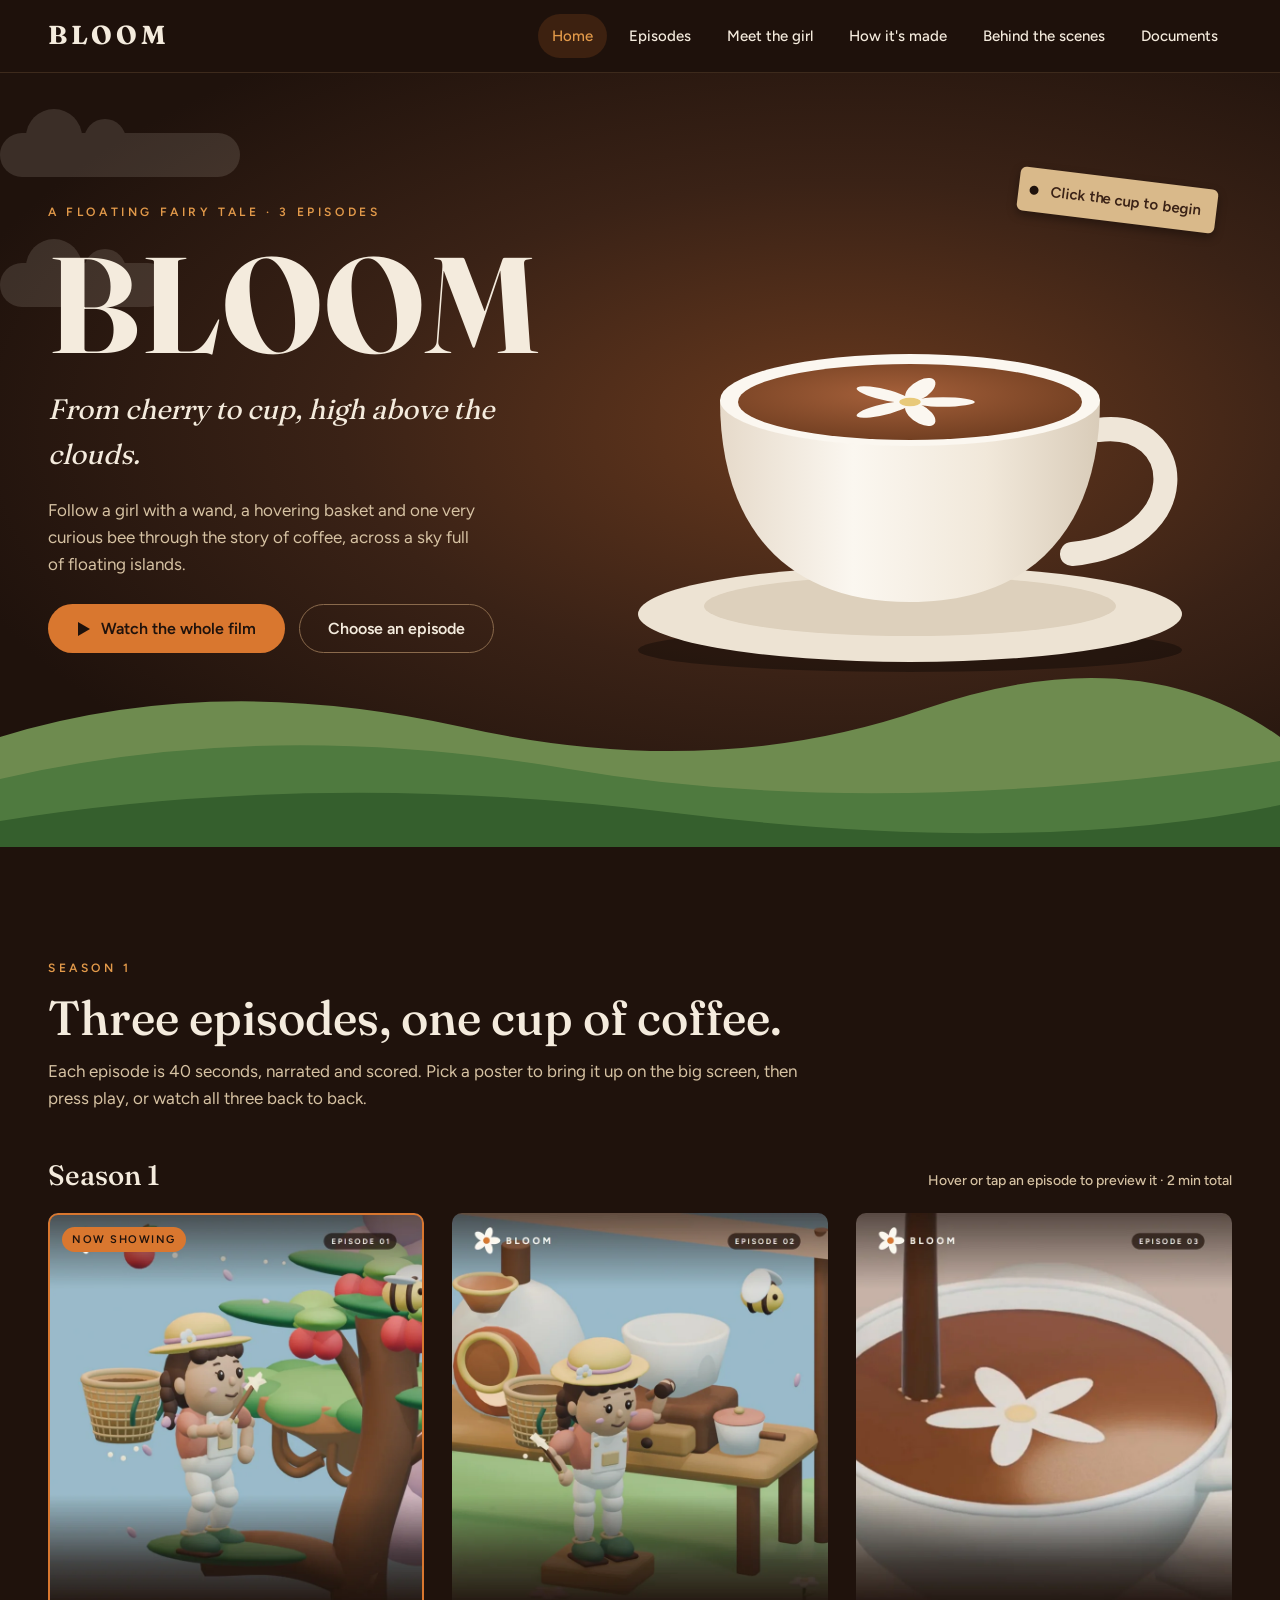
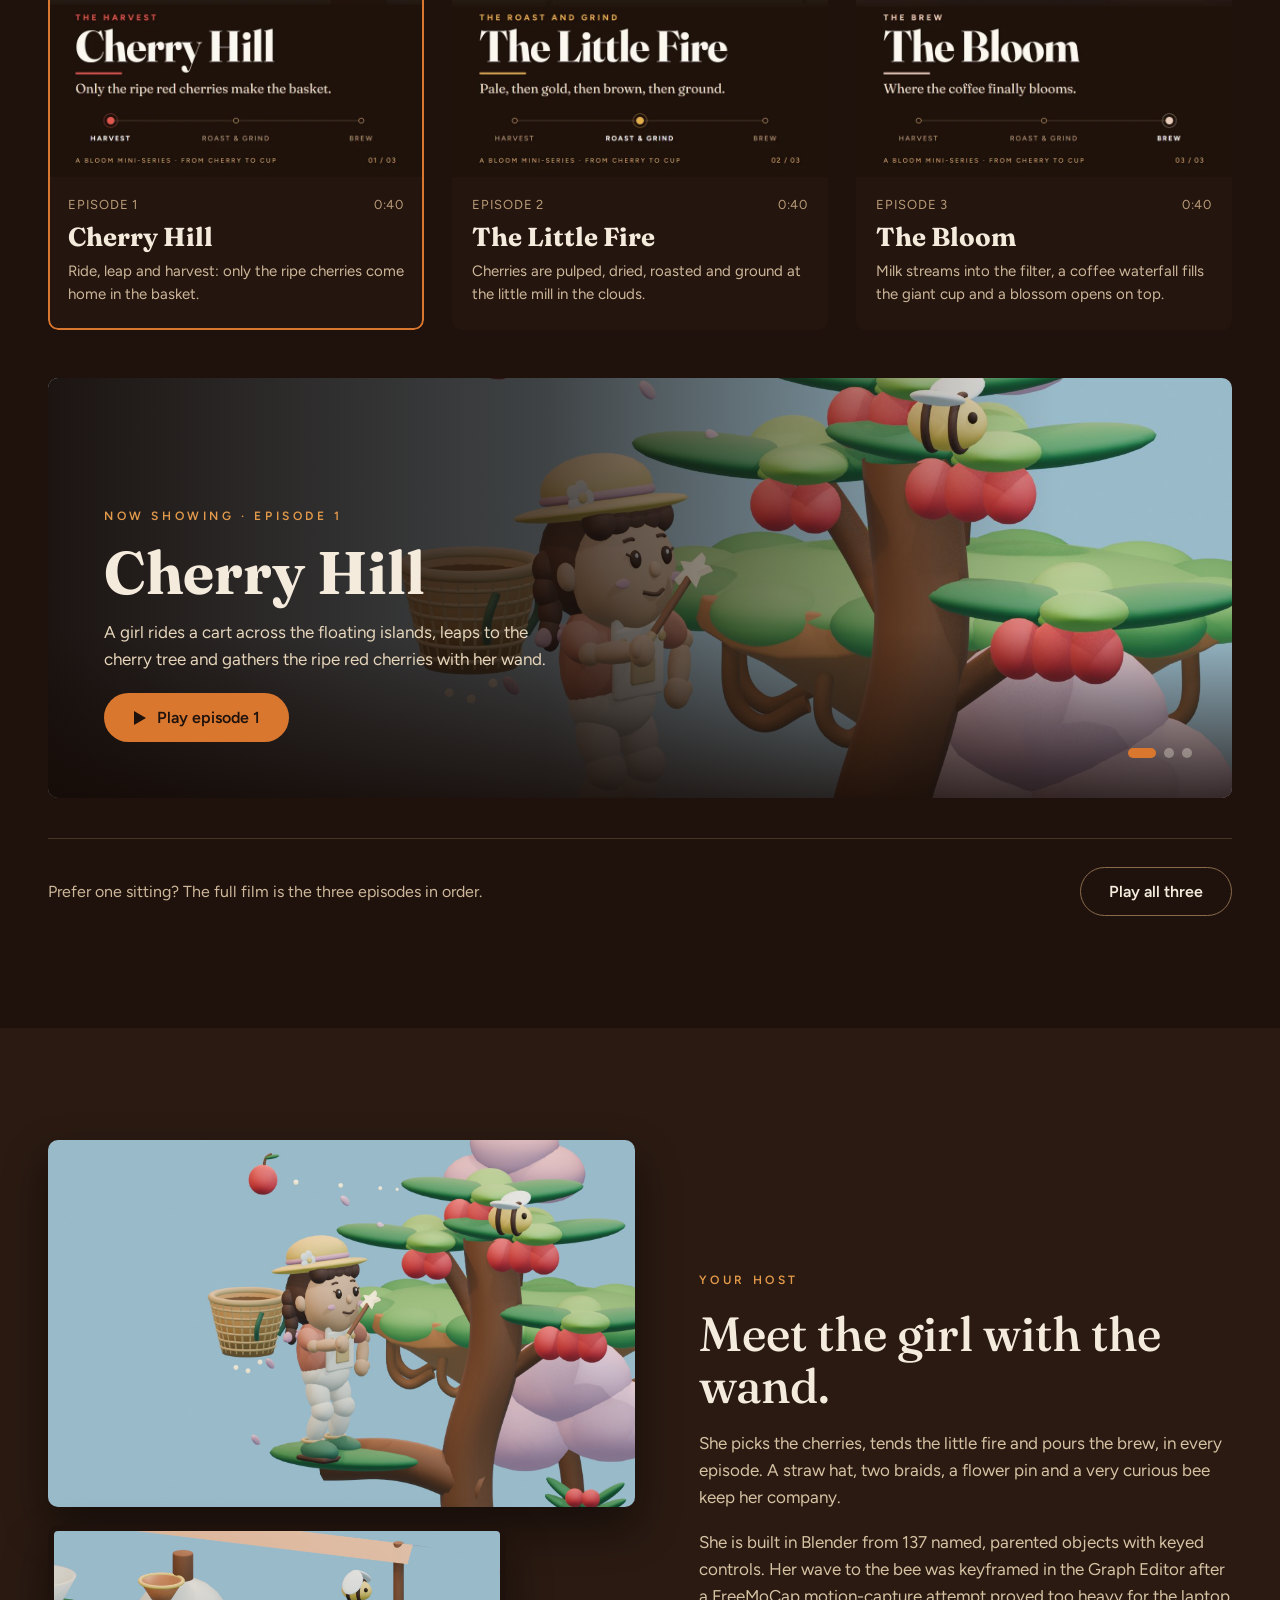
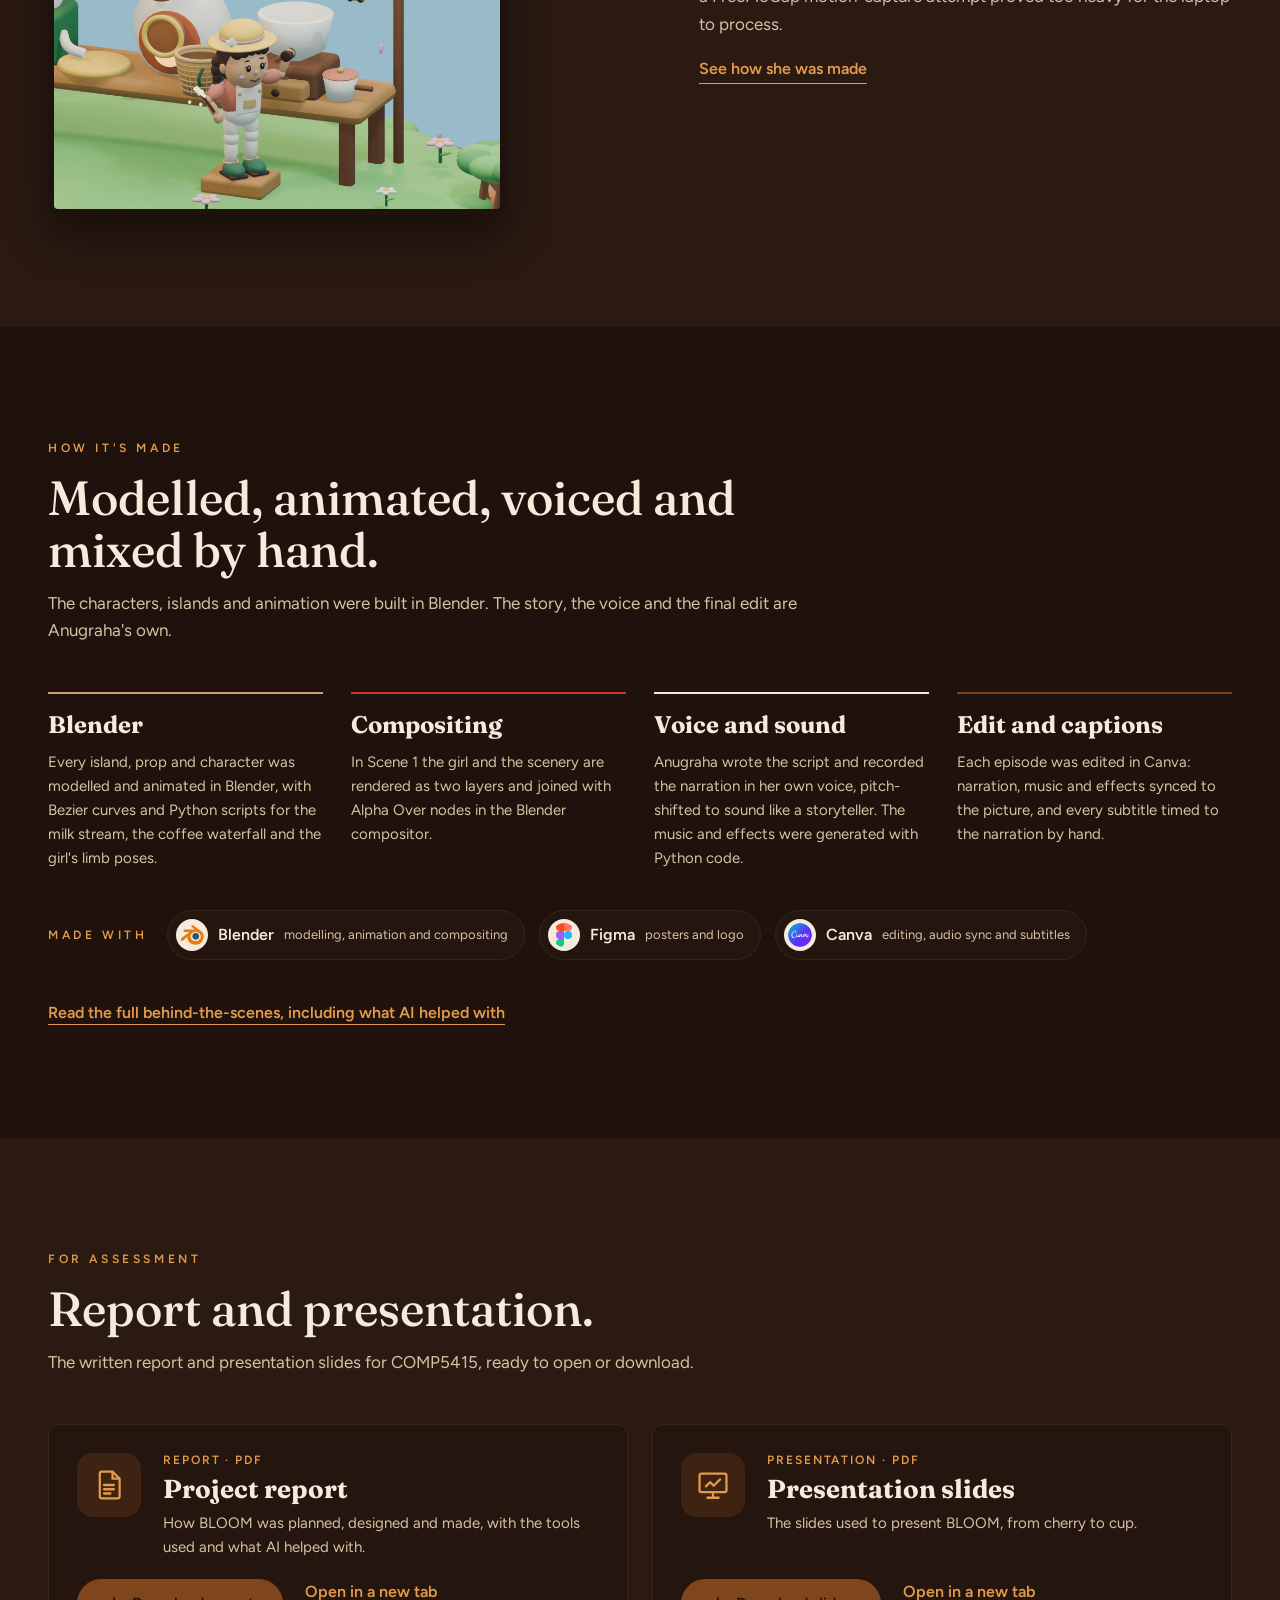
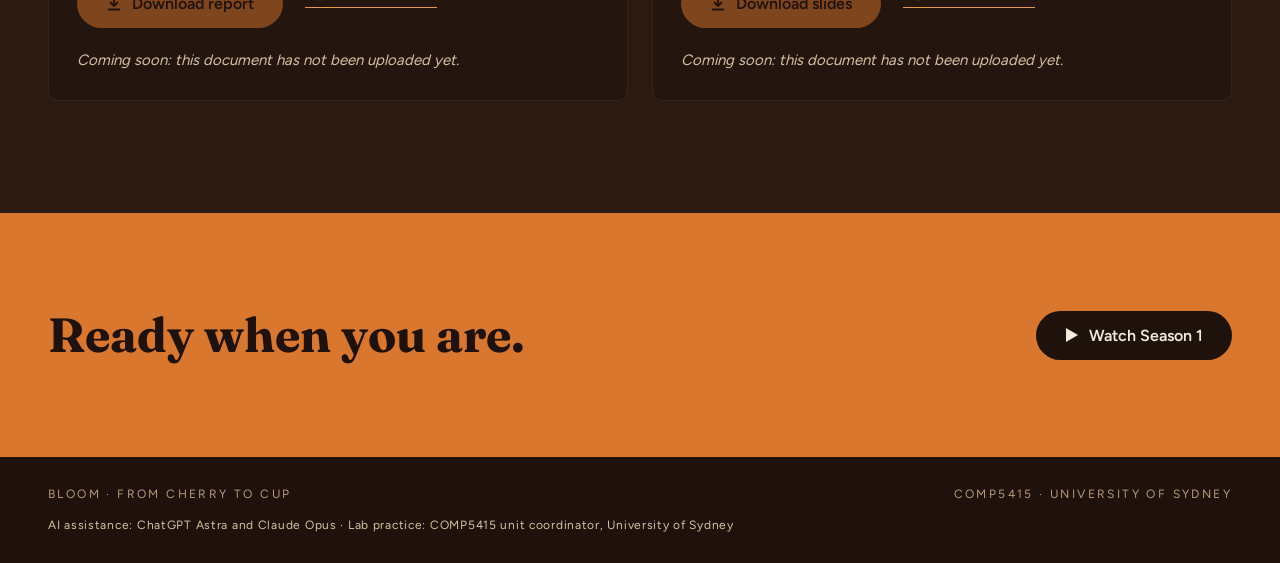
==== index.html @ b172d935 "BLOOM - From Cherry to Cup: local website Three-episode animated film site (COMP5415): click-the-cup" ====
<!doctype html>
<html lang="en" class="no-js">
<head>
<meta charset="utf-8">
<meta name="viewport" content="width=device-width,initial-scale=1">
<title>BLOOM - From Cherry to Cup</title>
<meta name="description" content="BLOOM is a three-episode 3D animated fairy tale about how coffee gets from cherry to cup, made in Blender.">
<link rel="icon" href="assets/images/favicon.svg" type="image/svg+xml">
<link rel="stylesheet" href="css/style.css">
</head>
<body>
<a class="skip" href="#episodes">Skip to the episodes</a>

<header class="site-header">
  <div class="wrap">
    <a class="brand" href="index.html" aria-label="BLOOM home">BLOOM</a>
    <nav class="nav" aria-label="Main">
      <a href="index.html" aria-current="page" data-nav="top">Home</a>
      <a href="#episodes" data-nav="episodes">Episodes</a>
      <a href="#girl" data-nav="girl">Meet the girl</a>
      <a href="#craft" data-nav="craft">How it's made</a>
      <a href="behind-the-scenes.html">Behind the scenes</a>
      <a href="#documents" data-nav="documents">Documents</a>
    </nav>
  </div>
</header>

<main>
<!-- HERO -->
<section class="hero" aria-labelledby="hero-title">
  <div class="cloud" style="top:60px;left:0;width:240px" aria-hidden="true"></div>
  <div class="cloud" style="top:190px;left:0;width:170px;animation-delay:-34s" aria-hidden="true"></div>
  <svg class="hills" aria-hidden="true" viewBox="0 0 1440 190" preserveAspectRatio="none">
    <path d="M0 80 Q240 14 520 70 T1040 52 T1440 80 V190 H0 Z" fill="#6E8B4F"/>
    <path d="M0 122 Q300 60 640 112 T1440 104 V190 H0 Z" fill="#4F7A3F"/>
    <path d="M0 164 Q360 112 760 156 T1440 148 V190 H0 Z" fill="#355F2D"/>
  </svg>
  <div class="wrap">
    <div class="hero-copy">
      <div class="eyebrow">A floating fairy tale · 3 episodes</div>
      <h1 id="hero-title">BLOOM</h1>
      <p class="tagline">From cherry to cup, high above the clouds.</p>
      <p class="lede">Follow a girl with a wand, a hovering basket and one very curious bee through the story of coffee, across a sky full of floating islands.</p>
      <div class="hero-actions">
        <button class="btn btn-primary" type="button" data-play-all>
          <svg viewBox="0 0 14 16" aria-hidden="true"><path d="M1 1 L13 8 L1 15 Z" fill="currentColor"/></svg>
          Watch the whole film
        </button>
        <a class="btn btn-ghost" href="#episodes">Choose an episode</a>
      </div>
    </div>

    <div class="cup-stage">
      <button class="cup-btn" id="cup" type="button" aria-label="Click the giant cup to open the episodes">
        <svg class="cup-svg" viewBox="0 0 640 520" role="img" aria-label="A white coffee cup on a saucer with a white flower floating on the coffee and steam rising">
          <defs>
            <linearGradient id="cupGrad" x1="0" x2="1" y1="0" y2="0">
              <stop offset="0" stop-color="#E6DACA"/><stop offset=".35" stop-color="#FBF7F0"/><stop offset=".7" stop-color="#F1E8DA"/><stop offset="1" stop-color="#D9CCB9"/>
            </linearGradient>
            <radialGradient id="coffeeGrad" cx=".45" cy=".4" r=".7">
              <stop offset="0" stop-color="#A5603A"/><stop offset="1" stop-color="#6A3A1E"/>
            </radialGradient>
          </defs>
          <ellipse cx="320" cy="482" rx="272" ry="22" fill="#000" opacity=".35"/>
          <ellipse cx="320" cy="446" rx="272" ry="48" fill="#EDE3D3"/>
          <ellipse cx="320" cy="438" rx="206" ry="30" fill="#DDD0BC"/>
          <path d="M508 262 C598 250 606 374 482 386" fill="none" stroke="#EFE6D8" stroke-width="24" stroke-linecap="round"/>
          <path d="M130 232 H510 C510 352 450 434 320 434 C190 434 130 352 130 232 Z" fill="url(#cupGrad)"/>
          <ellipse cx="320" cy="232" rx="190" ry="46" fill="#FBF7F0"/>
          <ellipse cx="320" cy="234" rx="172" ry="38" fill="url(#coffeeGrad)"/>
          <ellipse class="ripple" cx="320" cy="234" rx="150" ry="30"/>
          <ellipse class="ripple" cx="320" cy="234" rx="150" ry="30"/>
          <g transform="translate(320 234) scale(.72 .28)">
            <g class="flower">
              <ellipse cx="46" cy="0" rx="44" ry="17" fill="#FBF7F0"/>
              <ellipse cx="46" cy="0" rx="44" ry="17" fill="#FBF7F0" transform="rotate(72)"/>
              <ellipse cx="46" cy="0" rx="44" ry="17" fill="#FBF7F0" transform="rotate(144)"/>
              <ellipse cx="46" cy="0" rx="44" ry="17" fill="#FBF7F0" transform="rotate(216)"/>
              <ellipse cx="46" cy="0" rx="44" ry="17" fill="#FBF7F0" transform="rotate(288)"/>
              <circle r="15" fill="#E8C979"/>
            </g>
          </g>
          <g class="steam" aria-hidden="true">
            <path d="M268 190 C246 150 292 130 270 88"/>
            <path d="M322 184 C300 140 344 118 322 74"/>
            <path d="M374 190 C352 152 394 136 372 98"/>
          </g>
        </svg>
        <span class="tag">Click the cup to begin</span>
      </button>
    </div>
  </div>
</section>

<!-- EPISODES -->
<section class="section" id="episodes" aria-labelledby="episodes-title">
  <div class="wrap">
    <div class="section-head reveal">
      <div class="eyebrow">Season 1</div>
      <h2 id="episodes-title">Three episodes, one cup of coffee.</h2>
      <p>Each episode is 40 seconds, narrated and scored. Pick a poster to bring it up on the big screen, then press play, or watch all three back to back.</p>
    </div>

    <h3 class="rail-title reveal">Season 1 <span>Hover or tap an episode to preview it · 2 min total</span></h3>
    <ol class="rail">
      <li class="ep reveal is-active">
        <div class="ep-poster">
          <img src="assets/posters/poster-01.webp" alt="Poster for Episode 1, Cherry Hill: the girl with her magic wand and basket by the cherry tree" loading="lazy">
          <span class="ep-now" aria-hidden="true">Now showing</span>
        </div>
        <div class="ep-body">
          <div class="ep-meta"><span>EPISODE 1</span><span>0:40</span></div>
          <h3>Cherry Hill</h3>
          <p>Ride, leap and harvest: only the ripe cherries come home in the basket.</p>
        </div>
        <button class="ep-link" type="button" data-select="0" aria-controls="billboard" aria-pressed="true" aria-label="Show Episode 1: Cherry Hill"></button>
      </li>
      <li class="ep reveal">
        <div class="ep-poster">
          <img src="assets/posters/poster-02.webp" alt="Poster for Episode 2, The Little Fire: the girl with her wand at the little mill, a bee buzzing overhead" loading="lazy">
          <span class="ep-now" aria-hidden="true">Now showing</span>
        </div>
        <div class="ep-body">
          <div class="ep-meta"><span>EPISODE 2</span><span>0:40</span></div>
          <h3>The Little Fire</h3>
          <p>Cherries are pulped, dried, roasted and ground at the little mill in the clouds.</p>
        </div>
        <button class="ep-link" type="button" data-select="1" aria-controls="billboard" aria-pressed="false" aria-label="Show Episode 2: The Little Fire"></button>
      </li>
      <li class="ep reveal">
        <div class="ep-poster">
          <img src="assets/posters/poster-03.webp" alt="Poster for Episode 3, The Bloom: a white flower opening on a cup of coffee" loading="lazy">
          <span class="ep-now" aria-hidden="true">Now showing</span>
        </div>
        <div class="ep-body">
          <div class="ep-meta"><span>EPISODE 3</span><span>0:40</span></div>
          <h3>The Bloom</h3>
          <p>Milk streams into the filter, a coffee waterfall fills the giant cup and a blossom opens on top.</p>
        </div>
        <button class="ep-link" type="button" data-select="2" aria-controls="billboard" aria-pressed="false" aria-label="Show Episode 3: The Bloom"></button>
      </li>
    </ol>

    <div class="billboard reveal" id="billboard">
      <img class="bb-img is-active" data-bb-img="0" src="assets/images/still-harvest.jpg" alt="The girl on a cherry-tree branch lifting ripe cherries into a floating basket with her wand">
      <img class="bb-img" data-bb-img="1" src="assets/images/still-crank.jpg" alt="The girl on a small step turning the hand crank of the grinder at the little mill" loading="lazy">
      <img class="bb-img" data-bb-img="2" src="assets/images/frame-03.jpg" alt="Coffee pouring into a white cup with a white flower floating on top" loading="lazy">
      <div class="inner" id="bb-inner">
        <div class="eyebrow" id="bb-eyebrow">Now showing · Episode 1</div>
        <h3 id="bb-title">Cherry Hill</h3>
        <p id="bb-text">A girl rides a cart across the floating islands, leaps to the cherry tree and gathers the ripe red cherries with her wand.</p>
        <div class="hero-actions">
          <a class="btn btn-primary" id="bb-play" href="assets/videos/Scene_01_The_Cherry_hill_st.mp4" data-ep="0">
            <svg viewBox="0 0 14 16" aria-hidden="true"><path d="M1 1 L13 8 L1 15 Z" fill="currentColor"/></svg>
            <span id="bb-play-label">Play episode 1</span>
          </a>
        </div>
      </div>
      <div class="bb-dots" aria-hidden="true"><i class="is-active"></i><i></i><i></i></div>
    </div>

    <div class="film-bar reveal">
      <span>Prefer one sitting? The full film is the three episodes in order.</span>
      <button class="btn btn-ghost" type="button" data-play-all>Play all three</button>
    </div>
  </div>
</section>

<!-- THE GIRL -->
<section class="section alt" id="girl" aria-labelledby="girl-title">
  <div class="wrap split">
    <div class="shots reveal">
      <figure class="shot" style="margin:0"><img src="assets/images/still-harvest.jpg" alt="The girl in a straw hat with braids and a flower, holding a wand beside a floating basket" loading="lazy"></figure>
      <figure class="shot" style="margin:0"><img src="assets/images/still-crank.jpg" alt="The girl on a small step turning the hand crank of a coffee grinder" loading="lazy"></figure>
    </div>
    <div class="copy reveal">
      <div class="eyebrow">Your host</div>
      <h2 id="girl-title">Meet the girl with the wand.</h2>
      <p>She picks the cherries, tends the little fire and pours the brew, in every episode. A straw hat, two braids, a flower pin and a very curious bee keep her company.</p>
      <p>She is built in Blender from 137 named, parented objects with keyed controls. Her wave to the bee was keyframed in the Graph Editor after a FreeMoCap motion-capture attempt proved too heavy for the laptop to process.</p>
      <a class="textlink" href="behind-the-scenes.html">See how she was made</a>
    </div>
  </div>
</section>

<!-- CRAFT -->
<section class="section" id="craft" aria-labelledby="craft-title">
  <div class="wrap">
    <div class="section-head reveal">
      <div class="eyebrow">How it's made</div>
      <h2 id="craft-title">Modelled, animated, voiced and mixed by hand.</h2>
      <p>The characters, islands and animation were built in Blender. The story, the voice and the final edit are Anugraha's own.</p>
    </div>
    <div class="cards">
      <article class="card reveal"><h3>Blender</h3><p>Every island, prop and character was modelled and animated in Blender, with Bezier curves and Python scripts for the milk stream, the coffee waterfall and the girl's limb poses.</p></article>
      <article class="card reveal"><h3>Compositing</h3><p>In Scene 1 the girl and the scenery are rendered as two layers and joined with Alpha Over nodes in the Blender compositor.</p></article>
      <article class="card reveal"><h3>Voice and sound</h3><p>Anugraha wrote the script and recorded the narration in her own voice, pitch-shifted to sound like a storyteller. The music and effects were generated with Python code.</p></article>
      <article class="card reveal"><h3>Edit and captions</h3><p>Each episode was edited in Canva: narration, music and effects synced to the picture, and every subtitle timed to the narration by hand.</p></article>
    </div>
    <div class="made-with reveal" aria-label="Tools used">
      <span class="made-with-label">Made with</span>
      <span class="made-with-item"><img src="assets/images/tools/blender.svg" alt="" width="28" height="28">Blender <small>modelling, animation and compositing</small></span>
      <span class="made-with-item"><img src="assets/images/tools/figma.svg" alt="" width="28" height="28">Figma <small>posters and logo</small></span>
      <span class="made-with-item"><img src="assets/images/tools/canva.svg" alt="" width="28" height="28">Canva <small>editing, audio sync and subtitles</small></span>
    </div>
    <p style="margin-top:40px" class="reveal"><a class="textlink" href="behind-the-scenes.html">Read the full behind-the-scenes, including what AI helped with</a></p>
  </div>
</section>

<!-- DOCUMENTS -->
<section class="section alt" id="documents" aria-labelledby="documents-title">
  <div class="wrap">
    <div class="section-head reveal">
      <div class="eyebrow">For assessment</div>
      <h2 id="documents-title">Report and presentation.</h2>
      <p>The written report and presentation slides for COMP5415, ready to open or download.</p>
    </div>
    <div class="docs">
      <article class="doc reveal">
        <span class="doc-icon"><svg viewBox="0 0 24 24" aria-hidden="true"><path d="M7 2.5h7.5L19.5 7.5V20a1.5 1.5 0 0 1-1.5 1.5H7A1.5 1.5 0 0 1 5.5 20V4A1.5 1.5 0 0 1 7 2.5z" fill="none" stroke="currentColor" stroke-width="1.6"/><path d="M14.5 2.5V7.5h5" fill="none" stroke="currentColor" stroke-width="1.6"/><path d="M8.5 12h7M8.5 15h7M8.5 18h4.5" stroke="currentColor" stroke-width="1.6" stroke-linecap="round"/></svg></span>
        <div class="doc-body">
          <div class="doc-meta">Report · PDF</div>
          <h3>Project report</h3>
          <p>How BLOOM was planned, designed and made, with the tools used and what AI helped with.</p>
        </div>
        <div class="doc-actions">
          <a class="btn btn-primary" href="assets/docs/BLOOM_Report.pdf" download><svg viewBox="0 0 16 16" aria-hidden="true"><path d="M8 2v8m0 0l-3.5-3.5M8 10l3.5-3.5M2.5 13.5h11" fill="none" stroke="currentColor" stroke-width="1.8" stroke-linecap="round" stroke-linejoin="round"/></svg>Download report</a>
          <a class="textlink" href="assets/docs/BLOOM_Report.pdf" target="_blank" rel="noopener">Open in a new tab</a>
        </div>
      </article>
      <article class="doc reveal">
        <span class="doc-icon"><svg viewBox="0 0 24 24" aria-hidden="true"><rect x="2.5" y="4" width="19" height="13" rx="1.5" fill="none" stroke="currentColor" stroke-width="1.6"/><path d="M12 17v3.5M8 21h8" stroke="currentColor" stroke-width="1.6" stroke-linecap="round"/><path d="M7 13l3-3 2.5 2.5L17 8" fill="none" stroke="currentColor" stroke-width="1.6" stroke-linecap="round" stroke-linejoin="round"/></svg></span>
        <div class="doc-body">
          <div class="doc-meta">Presentation · PDF</div>
          <h3>Presentation slides</h3>
          <p>The slides used to present BLOOM, from cherry to cup.</p>
        </div>
        <div class="doc-actions">
          <a class="btn btn-primary" href="assets/docs/BLOOM_Presentation.pdf" download><svg viewBox="0 0 16 16" aria-hidden="true"><path d="M8 2v8m0 0l-3.5-3.5M8 10l3.5-3.5M2.5 13.5h11" fill="none" stroke="currentColor" stroke-width="1.8" stroke-linecap="round" stroke-linejoin="round"/></svg>Download slides</a>
          <a class="textlink" href="assets/docs/BLOOM_Presentation.pdf" target="_blank" rel="noopener">Open in a new tab</a>
        </div>
      </article>
    </div>
  </div>
</section>

<section class="cta" aria-labelledby="cta-title">
  <div class="wrap">
    <h2 id="cta-title">Ready when you are.</h2>
    <button class="btn" type="button" data-play-all>
      <svg viewBox="0 0 14 16" aria-hidden="true"><path d="M1 1 L13 8 L1 15 Z" fill="currentColor"/></svg>
      Watch Season 1
    </button>
  </div>
</section>
</main>

<footer class="site-footer">
  <div class="wrap">
    <span>BLOOM · FROM CHERRY TO CUP</span>
    <span>COMP5415 · UNIVERSITY OF SYDNEY</span>
    <span class="footer-credit">AI assistance: ChatGPT Astra and Claude Opus · Lab practice: COMP5415 unit coordinator, University of Sydney</span>
  </div>
</footer>

<!-- Video player -->
<dialog class="player" id="player" aria-labelledby="player-title">
  <div class="player-top">
    <div>
      <span class="eyebrow" id="player-eyebrow">Episode 1</span>
      <h2 id="player-title">Cherry Hill</h2>
    </div>
    <button class="close" type="button" id="player-close" aria-label="Close the player">&#10005;</button>
  </div>
  <video id="pv" controls playsinline preload="metadata" poster="assets/images/frame-01.jpg"></video>
  <div class="player-bottom">
    <div class="queue" id="queue" role="group" aria-label="Episodes"></div>
    <p class="player-note" id="pnote" aria-live="polite">Sound on for the narration.</p>
  </div>
</dialog>

<script src="js/main.js"></script>
</body>
</html>
---- css/style.css ----
/* BLOOM — From Cherry to Cup · site styles */
@font-face{font-family:"Fraunces";src:url("../assets/fonts/Fraunces.ttf") format("truetype");font-weight:100 900;font-style:normal;font-display:swap}
@font-face{font-family:"Figtree";src:url("../assets/fonts/Figtree.ttf") format("truetype");font-weight:300 900;font-style:normal;font-display:swap}

:root{
  --espresso:#1F120C; --espresso-2:#2A1A12; --espresso-3:#140A06;
  --cream:#F4EBDD; --muted:#D6C2A3; --kraft:#C9A06A; --ember:#D9772F; --ember-light:#E39A4A;
  --leaf:#4F7A3F; --sage:#B3C894; --cherry:#C8352E; --sky:#9AB9C9;
  --serif:"Fraunces",Georgia,serif; --sans:"Figtree",system-ui,sans-serif;
  --gutter:clamp(20px,4vw,48px); --max:1280px; --radius:10px;
}
*,*::before,*::after{box-sizing:border-box}
html{scroll-behavior:smooth;scroll-padding-top:84px}
body{margin:0;background:var(--espresso);color:var(--cream);font-family:var(--sans);line-height:1.6;-webkit-font-smoothing:antialiased}
img,video,svg{max-width:100%;display:block}
a{color:inherit;text-decoration:none}
h1,h2,h3{font-family:var(--serif);margin:0;line-height:1.08}
p{margin:0}
:focus-visible{outline:3px solid var(--ember-light);outline-offset:3px;border-radius:4px}
.skip{position:absolute;left:-999px;top:8px;background:var(--cream);color:var(--espresso);padding:10px 16px;border-radius:6px;z-index:100;font-weight:600}
.skip:focus{left:8px}
.wrap{max-width:var(--max);margin:0 auto;padding:0 var(--gutter)}
.eyebrow{font-size:12px;letter-spacing:.3em;color:var(--ember-light);font-weight:600;text-transform:uppercase}

/* Header */
.site-header{position:sticky;top:0;z-index:50;background:rgba(31,18,12,.88);backdrop-filter:blur(10px);border-bottom:1px solid rgba(201,160,106,.18)}
.site-header .wrap{display:flex;flex-wrap:wrap;align-items:center;justify-content:space-between;gap:8px 24px;padding-top:14px;padding-bottom:14px}
.brand{font-family:var(--serif);font-weight:700;font-size:26px;letter-spacing:.14em}
.nav{display:flex;flex-wrap:wrap;gap:4px 8px;font-size:15px;font-weight:500}
.nav a{padding:10px 14px;border-radius:999px;transition:color .2s,background .2s;min-height:44px;display:inline-flex;align-items:center}
.nav a:hover,.nav a:focus-visible{color:var(--ember-light);background:rgba(217,119,47,.10)}
.nav a[aria-current]{background:rgba(217,119,47,.16);color:var(--ember-light)}

/* Buttons */
.btn{display:inline-flex;align-items:center;gap:10px;min-height:48px;padding:14px 28px;border-radius:999px;font:600 16px var(--sans);border:1.5px solid transparent;cursor:pointer;transition:transform .2s,background .2s}
.btn:hover{transform:translateY(-2px)}
.btn-primary{background:var(--ember);color:var(--espresso)}
.btn-primary:hover{background:var(--ember-light)}
.btn-ghost{background:transparent;color:var(--cream);border-color:#8A6A4C}
.btn-ghost:hover{border-color:var(--cream)}
.btn svg{width:14px;height:16px}

/* Hero */
.hero{position:relative;overflow:hidden;background:radial-gradient(ellipse at 66% 46%,#6A3A1E 0%,#3A2216 42%,var(--espresso) 78%)}
.hero .wrap{position:relative;z-index:2;display:grid;grid-template-columns:minmax(0,1fr) minmax(0,1.25fr);gap:24px;align-items:center;min-height:min(86vh,780px);padding-top:32px;padding-bottom:96px}
.hero-copy{display:flex;flex-direction:column;gap:20px;max-width:520px}
.hero h1{font-size:clamp(72px,12vw,136px);font-weight:700;letter-spacing:.01em;line-height:.92}
.hero .tagline{font-family:var(--serif);font-style:italic;font-size:clamp(20px,2.4vw,28px)}
.hero .lede{color:var(--muted);font-size:17px;max-width:440px}
.hero-actions{display:flex;flex-wrap:wrap;gap:14px;margin-top:6px}
.cloud{position:absolute;height:44px;border-radius:44px;background:#F4EBDD;opacity:.13;animation:drift 80s linear infinite;z-index:1}
.cloud::before,.cloud::after{content:"";position:absolute;background:inherit;border-radius:50%}
.cloud::before{width:56px;height:56px;left:26px;top:-24px}.cloud::after{width:42px;height:42px;left:84px;top:-14px}
.hills{position:absolute;left:0;right:0;bottom:0;width:100%;height:190px;z-index:1}

.cup-stage{position:relative;display:flex;justify-content:center}
.cup-btn{all:unset;cursor:pointer;display:block;position:relative;width:100%;max-width:640px;border-radius:24px}
.cup-btn:focus-visible{outline:3px solid var(--ember-light);outline-offset:6px}
.cup-svg{width:100%;height:auto;overflow:visible;animation:bob 6s ease-in-out infinite;transition:transform .45s cubic-bezier(.2,.8,.2,1)}
.cup-btn:hover .cup-svg{transform:scale(1.04) rotate(-2deg);animation-play-state:paused}
.flower{transform-box:fill-box;transform-origin:center;animation:spin 24s linear infinite}
.steam path{fill:none;stroke:#F4EBDD;stroke-width:6;stroke-linecap:round;opacity:0;animation:steam 4.2s ease-in-out infinite}
.steam path:nth-child(2){animation-delay:1.3s}.steam path:nth-child(3){animation-delay:2.4s}
.ripple{fill:none;stroke:#F4EBDD;stroke-width:3;opacity:0;transform-box:fill-box;transform-origin:center}
.cup-btn.poured .ripple{animation:ripple 1.2s ease-out forwards}
.cup-btn.poured .ripple:nth-of-type(2){animation-delay:.25s}
.cup-btn.poured .cup-svg{animation:none;transform:scale(1.08)}
.tag{position:absolute;top:2%;right:2%;transform:rotate(7deg);background:#D9B98A;color:#3A2216;font-weight:600;font-size:15px;padding:10px 16px 10px 32px;border-radius:6px;box-shadow:0 4px 10px rgba(0,0,0,.35)}
.tag::before{content:"";position:absolute;left:11px;top:50%;width:9px;height:9px;margin-top:-4px;border-radius:50%;background:var(--espresso)}

/* Sections */
section{position:relative}
.section{padding:clamp(64px,9vw,112px) 0}
.section-head{display:flex;flex-direction:column;gap:14px;max-width:760px;margin-bottom:48px}
.section-head h2{font-weight:500;font-size:clamp(32px,4.4vw,48px)}
.section-head p{color:var(--muted);font-size:17px}
.alt{background:var(--espresso-2)}

/* Episodes (streaming-style rail) */
.billboard{position:relative;border-radius:var(--radius);overflow:hidden;min-height:420px;display:flex;align-items:flex-end;margin-top:48px;background:#2A1A12;scroll-margin-top:96px}
.billboard img{position:absolute;inset:0;width:100%;height:100%;object-fit:cover;object-position:60% 40%}
.billboard .bb-img{opacity:0;transform:scale(1.04);transition:opacity .6s ease,transform 1.2s cubic-bezier(.2,.8,.2,1)}
.billboard .bb-img.is-active{opacity:1;transform:none}
.billboard .bb-img[data-bb-img="2"]{object-position:50% 45%}
.billboard .inner{transition:opacity .18s ease,transform .18s ease}
.billboard .inner.is-swapping{opacity:0;transform:translateY(10px)}
.bb-dots{position:absolute;z-index:2;right:clamp(20px,4vw,40px);bottom:clamp(20px,4vw,40px);display:flex;gap:8px}
.bb-dots i{width:10px;height:10px;border-radius:999px;background:rgba(244,235,221,.35);transition:width .3s,background .3s}
.bb-dots i.is-active{width:28px;background:var(--ember)}
.billboard::after{content:"";position:absolute;inset:0;background:linear-gradient(90deg,rgba(20,10,6,.94) 0%,rgba(20,10,6,.68) 42%,rgba(20,10,6,0) 85%),linear-gradient(0deg,rgba(20,10,6,.8) 0%,rgba(20,10,6,0) 40%)}
.billboard .inner{position:relative;z-index:2;padding:clamp(24px,5vw,56px);display:flex;flex-direction:column;gap:14px;max-width:560px}
.billboard h3{font-size:clamp(36px,5vw,60px);font-weight:700}
.billboard p{color:#E6D5BA;font-size:17px}
.rail-title{font-family:var(--serif);font-weight:500;font-size:28px;margin-bottom:22px;display:flex;align-items:baseline;justify-content:space-between;gap:16px;flex-wrap:wrap}
.rail-title span{font:500 14px var(--sans);color:var(--muted)}
.rail{display:grid;grid-template-columns:repeat(3,minmax(0,1fr));gap:28px;list-style:none;margin:0;padding:0}
.ep{position:relative;display:flex;flex-direction:column;background:#24150E;border-radius:var(--radius);overflow:hidden;transition:transform .35s cubic-bezier(.2,.8,.2,1),box-shadow .35s;height:100%}
.ep:hover,.ep:focus-within{transform:translateY(-8px) scale(1.02);box-shadow:0 24px 44px rgba(0,0,0,.55)}
.ep-poster{position:relative;aspect-ratio:2/3;background:#140A06}
.ep-poster img{width:100%;height:100%;object-fit:cover}
.ep::after{content:"";position:absolute;inset:0;border-radius:var(--radius);border:2px solid transparent;pointer-events:none;transition:border-color .3s}
.ep.is-active::after{border-color:var(--ember)}
.ep-poster img{transition:filter .35s}
.rail:hover .ep:not(:hover) .ep-poster img{filter:brightness(.6) saturate(.8)}
.ep-now{position:absolute;left:14px;top:14px;font:600 11px var(--sans);letter-spacing:.14em;text-transform:uppercase;background:var(--ember);color:var(--espresso);padding:6px 10px;border-radius:999px;opacity:0;transform:translateY(-6px);transition:opacity .3s,transform .3s}
.ep.is-active .ep-now{opacity:1;transform:none}
.ep-link{cursor:pointer;background:none;border:0;padding:0;margin:0;font:inherit;color:inherit}
.ep-body{padding:18px 20px 24px;display:flex;flex-direction:column;gap:8px;flex:1}
.ep-meta{display:flex;justify-content:space-between;gap:12px;font-size:13px;color:#B89B78;letter-spacing:.06em}
.ep h3{font-size:26px;font-weight:700}
.ep p{color:#CDB79A;font-size:15px;line-height:1.55}
.ep-link{position:absolute;inset:0;z-index:2;border-radius:var(--radius)}
.ep-link:focus-visible{outline-offset:-4px}
.film-bar{margin-top:40px;padding-top:28px;border-top:1px solid #4A3322;display:flex;flex-wrap:wrap;gap:16px 24px;align-items:center;justify-content:space-between;color:#CDB79A}

/* The girl */
.split{display:grid;grid-template-columns:minmax(0,1.1fr) minmax(0,1fr);gap:clamp(28px,5vw,64px);align-items:center}
.shot{border-radius:var(--radius);overflow:hidden;box-shadow:0 20px 44px rgba(0,0,0,.45)}
.shot img{width:100%;aspect-ratio:16/10;object-fit:cover}
.shots{display:grid;gap:18px}
.shots .shot:nth-child(2){width:78%;margin-left:auto;margin-top:-56px;border:6px solid var(--espresso)}
.copy{display:flex;flex-direction:column;gap:18px;max-width:560px}
.copy h2{font-weight:500;font-size:clamp(32px,4.4vw,48px)}
.copy p{color:var(--muted);font-size:17px}
.textlink{align-self:flex-start;font-weight:600;color:var(--ember-light);border-bottom:1.5px solid var(--ember-light);padding-bottom:2px}

/* Craft cards */
.cards{display:grid;grid-template-columns:repeat(4,minmax(0,1fr));gap:32px 28px}
.card{display:flex;flex-direction:column;gap:12px;border-top:2px solid var(--kraft);padding-top:18px}
.card:nth-child(2){border-color:var(--cherry)}.card:nth-child(3){border-color:var(--cream)}.card:nth-child(4){border-color:#7A431F}
.card h3{font-size:24px;font-weight:700}.card p{color:var(--muted);font-size:15px}

/* CTA + footer */
.cta{background:var(--ember);color:var(--espresso);padding:clamp(56px,8vw,96px) 0}
.cta .wrap{display:flex;flex-wrap:wrap;align-items:center;justify-content:space-between;gap:28px}
.cta h2{font-weight:700;font-size:clamp(34px,4.6vw,48px)}
.cta .btn{background:var(--espresso);color:var(--cream)}
.site-footer{padding:28px 0;font-size:12px;letter-spacing:.2em;color:#B89B78;background:var(--espresso)}
.site-footer .wrap{display:flex;flex-wrap:wrap;justify-content:space-between;gap:12px}

/* Video dialog */
dialog.player{width:min(1100px,94vw);max-height:94vh;padding:0;border:0;border-radius:14px;background:var(--espresso-3);color:var(--cream);box-shadow:0 30px 80px rgba(0,0,0,.7);overflow:hidden}
dialog.player::backdrop{background:rgba(10,5,3,.82);backdrop-filter:blur(4px)}
.player-top{display:flex;align-items:center;justify-content:space-between;gap:16px;padding:14px 20px}
.player-top h2{font-size:22px;font-weight:700}
.player-top .eyebrow{display:block;margin-bottom:4px}
.close{all:unset;cursor:pointer;width:44px;height:44px;border-radius:50%;display:grid;place-items:center;background:rgba(244,235,221,.12);font-size:22px;line-height:1;flex:none}
.close:hover{background:rgba(244,235,221,.24)}
.close:focus-visible{outline:3px solid var(--ember-light)}
.player video{width:100%;aspect-ratio:16/9;background:#000;display:block}
.player-bottom{display:flex;flex-wrap:wrap;gap:12px;align-items:center;justify-content:space-between;padding:14px 20px 18px}
.queue{display:flex;flex-wrap:wrap;gap:8px}
.queue button{font:600 14px var(--sans);color:var(--cream);background:rgba(244,235,221,.1);border:1.5px solid transparent;border-radius:999px;padding:10px 16px;min-height:44px;cursor:pointer}
.queue button[aria-current="true"]{background:var(--ember);color:var(--espresso)}
.queue button:hover{border-color:var(--kraft)}
.player-note{font-size:13px;color:#B89B78}

/* Behind-the-scenes page */
.page-hero{padding:clamp(56px,8vw,96px) 0 40px;background:radial-gradient(ellipse at 80% 0%,#4A2A18 0%,var(--espresso) 70%)}
.page-hero h1{font-size:clamp(44px,7vw,84px);font-weight:700;margin:14px 0 18px;max-width:900px}
.page-hero p{color:var(--muted);font-size:18px;max-width:680px}
.steps{list-style:none;margin:0;padding:0;display:grid;gap:20px;counter-reset:step}
.step{display:grid;grid-template-columns:64px minmax(0,1fr);gap:20px;padding:24px;background:#24150E;border-radius:var(--radius);border:1px solid #3A2418}
.step::before{counter-increment:step;content:counter(step);font-family:var(--serif);font-weight:700;font-size:44px;color:var(--ember);line-height:1}
.step h3{font-size:24px;font-weight:700;display:flex;flex-wrap:wrap;gap:8px 14px;align-items:center;margin-bottom:6px}
.step p{color:var(--muted);font-size:16px}
.badge{font:600 11px var(--sans);letter-spacing:.14em;text-transform:uppercase;padding:5px 10px;border-radius:999px;border:1.5px solid}
.badge.own{color:var(--sage);border-color:var(--sage)}.badge.ai{color:var(--ember-light);border-color:var(--ember-light)}
.table-wrap{overflow-x:auto;border-radius:var(--radius);border:1px solid #3A2418}
table{border-collapse:collapse;width:100%;min-width:760px;background:#24150E}
th,td{text-align:left;padding:16px 20px;vertical-align:top;border-bottom:1px solid #3A2418;font-size:16px}
th{font:600 12px var(--sans);letter-spacing:.2em;text-transform:uppercase;color:var(--ember-light);background:#1A0F09}
td:first-child{font-weight:600;min-width:170px}
th,td{font-size:15px}
tr:last-child td{border-bottom:0}
.specs{display:grid;grid-template-columns:repeat(4,minmax(0,1fr));gap:24px}
.spec{border-top:2px solid var(--kraft);padding-top:16px}
.spec b{display:block;font-family:var(--serif);font-size:34px;font-weight:700}
.spec span{color:var(--muted);font-size:15px}
.posters{display:grid;grid-template-columns:repeat(3,minmax(0,1fr));gap:24px}
.posters img{border-radius:var(--radius);box-shadow:0 14px 28px rgba(0,0,0,.4);width:100%;aspect-ratio:2/3;object-fit:cover}

/* Motion */
@keyframes bob{0%,100%{transform:translateY(0) rotate(-.5deg)}50%{transform:translateY(-12px) rotate(.6deg)}}
@keyframes drift{from{transform:translateX(-260px)}to{transform:translateX(1700px)}}
@keyframes spin{to{transform:rotate(360deg)}}
@keyframes steam{0%{opacity:0;transform:translateY(16px)}30%{opacity:.5}100%{opacity:0;transform:translateY(-34px)}}
@keyframes ripple{0%{opacity:.9;transform:scale(.4)}100%{opacity:0;transform:scale(1.6)}}
.reveal{opacity:0;transform:translateY(24px);transition:opacity .7s,transform .7s}
.reveal.in{opacity:1;transform:none}
.no-js .reveal{opacity:1;transform:none}
/* Click bee */
.bee-pop{position:fixed;z-index:200;pointer-events:none;width:40px;height:34px;margin:-17px 0 0 -20px;animation:bee-pop 1.1s cubic-bezier(.2,.7,.3,1) forwards}
.bee-pop svg{display:block;overflow:visible}
.bee-pop.flip svg{transform:scaleX(-1)}
.bee-wing{fill:rgba(244,235,221,.85);stroke:#1F120C;stroke-width:1.5;transform-box:fill-box;transform-origin:50% 100%;animation:bee-buzz .08s linear infinite alternate}
@keyframes bee-pop{
  0%{opacity:0;transform:translate(0,0) scale(.3) rotate(-15deg)}
  18%{opacity:1;transform:translate(calc(var(--drift)*.2),-14px) scale(1.1) rotate(8deg)}
  45%{transform:translate(calc(var(--drift)*.6),-34px) scale(1) rotate(-8deg)}
  70%{opacity:1;transform:translate(var(--drift),-52px) scale(.95) rotate(6deg)}
  100%{opacity:0;transform:translate(calc(var(--drift)*1.3),-80px) scale(.8) rotate(0)}
}
@keyframes bee-buzz{from{transform:scaleY(1)}to{transform:scaleY(.45)}}

.none{color:var(--muted);font-style:italic}

/* Documents */
.docs{display:grid;grid-template-columns:repeat(2,minmax(0,1fr));gap:24px}
.doc{display:grid;grid-template-columns:auto minmax(0,1fr);grid-template-rows:1fr auto;gap:20px 22px;align-items:start;background:#24150E;border:1px solid #3A2418;border-radius:var(--radius);padding:28px;transition:border-color .3s,transform .3s}
.doc:hover{border-color:var(--ember);transform:translateY(-4px)}
.doc-icon{width:64px;height:64px;border-radius:16px;background:rgba(217,119,47,.14);color:var(--ember-light);display:grid;place-items:center}
.doc-icon svg{width:34px;height:34px}
.doc-body{display:flex;flex-direction:column;gap:8px}
.doc-meta{font:600 12px var(--sans);letter-spacing:.16em;text-transform:uppercase;color:var(--ember-light)}
.doc h3{font-size:26px;font-weight:700}
.doc p{color:var(--muted);font-size:15px}
.doc-actions{grid-column:1 / -1;display:flex;flex-wrap:wrap;align-items:center;gap:12px 22px}
.doc-actions .btn svg{width:16px;height:16px}
.doc.is-missing .btn{opacity:.5;pointer-events:none}
.doc-missing{grid-column:1 / -1;font-size:14px;color:var(--muted);font-style:italic}

/* Acknowledgements */
.ack{margin-top:48px}
.ack-title{font-size:28px;font-weight:700;margin-bottom:20px}
.ack-grid{display:grid;grid-template-columns:repeat(2,minmax(0,1fr));gap:20px}
.ack-item{background:#24150E;border:1px solid #3A2418;border-radius:var(--radius);padding:24px;display:flex;flex-direction:column;align-items:flex-start;gap:10px}
.ack-item h4{font:700 20px var(--serif);margin:0}
.ack-item p{color:var(--muted);font-size:15px}
.ai-logos{display:flex;flex-wrap:wrap;gap:10px}
.ai-logo{display:inline-flex;align-items:center;gap:10px;padding:6px 14px 6px 6px;border-radius:999px;background:#1F120C;border:1px solid #3A2418;font-weight:600;font-size:14px}
.ai-logo img{width:32px;height:32px;padding:4px;border-radius:50%;background:#F4EBDD;object-fit:contain}
.footer-credit{flex-basis:100%;font-size:12px;letter-spacing:.06em;color:var(--muted)}
/* Tools used */
.tools{list-style:none;margin:0;padding:0;display:grid;grid-template-columns:repeat(3,minmax(0,1fr));gap:24px}
.tool{position:relative;background:#24150E;border:1px solid #3A2418;border-radius:var(--radius);padding:28px;display:flex;flex-direction:column;gap:8px;overflow:hidden;transition:transform .3s,border-color .3s,box-shadow .3s}
.tool::before{content:"";position:absolute;inset:0 0 auto 0;height:4px;background:var(--tool)}
.tool::after{content:"";position:absolute;width:220px;height:220px;right:-80px;top:-80px;border-radius:50%;background:var(--tool);opacity:.12;filter:blur(30px);pointer-events:none}
.tool:hover{transform:translateY(-6px);border-color:var(--tool);box-shadow:0 18px 40px rgba(0,0,0,.45)}
.tool-logo{width:84px;height:84px;border-radius:20px;background:#F4EBDD;display:grid;place-items:center;margin-bottom:10px;box-shadow:0 8px 22px rgba(0,0,0,.35)}
.tool-logo img{width:52px;height:52px;object-fit:contain}
.tool h3{font-size:28px;font-weight:700}
.tool-role{font:600 12px var(--sans);letter-spacing:.16em;text-transform:uppercase;color:var(--tool)}
.tool p:last-child{color:var(--muted);font-size:15px}
.made-with{margin-top:40px;display:flex;flex-wrap:wrap;align-items:center;gap:12px 14px}
.made-with-label{font:600 12px var(--sans);letter-spacing:.3em;text-transform:uppercase;color:var(--ember-light);margin-right:6px}
.made-with-item{display:inline-flex;align-items:center;gap:10px;padding:8px 16px 8px 8px;border-radius:999px;background:#24150E;border:1px solid #3A2418;font-weight:600}
.made-with-item img{width:32px;height:32px;padding:4px;border-radius:50%;background:#F4EBDD;object-fit:contain}
.made-with-item small{font-weight:400;color:var(--muted);font-size:13px}
@media (prefers-reduced-motion:reduce){
  html{scroll-behavior:auto}
  .cup-svg,.flower,.cloud,.steam path{animation:none}
  .steam path{opacity:.35}
  .reveal{opacity:1;transform:none;transition:none}
  .ep,.btn,.billboard .bb-img,.billboard .inner,.ep-now{transition:none}
  .bee-pop{display:none}
  .tool,.doc{transition:none}
}

/* Responsive */
@media (max-width:960px){
  .hero .wrap{grid-template-columns:1fr;min-height:0;padding-bottom:120px}
  .hero-copy{max-width:none}
  .tools,.ack-grid,.docs{grid-template-columns:1fr}
  .rail{grid-template-columns:repeat(3,minmax(240px,1fr));overflow-x:auto;scroll-snap-type:x mandatory;padding-bottom:16px;margin:0 calc(var(--gutter) * -1);padding-left:var(--gutter);padding-right:var(--gutter)}
  .rail>li{scroll-snap-align:start}
  .split{grid-template-columns:1fr}
  .cards{grid-template-columns:repeat(2,minmax(0,1fr))}
  .specs{grid-template-columns:repeat(2,minmax(0,1fr))}
}
@media (max-width:600px){
  .nav a{padding:8px 10px;font-size:14px}
  .brand{font-size:22px}
  .rail{grid-template-columns:repeat(3,78%)}
  .cards{grid-template-columns:1fr}
  .posters{grid-template-columns:1fr 1fr}
  .step{grid-template-columns:1fr;gap:8px}
  .shots .shot:nth-child(2){width:88%;margin-top:-36px}
  .billboard{min-height:360px}
  .tag{font-size:13px}
}
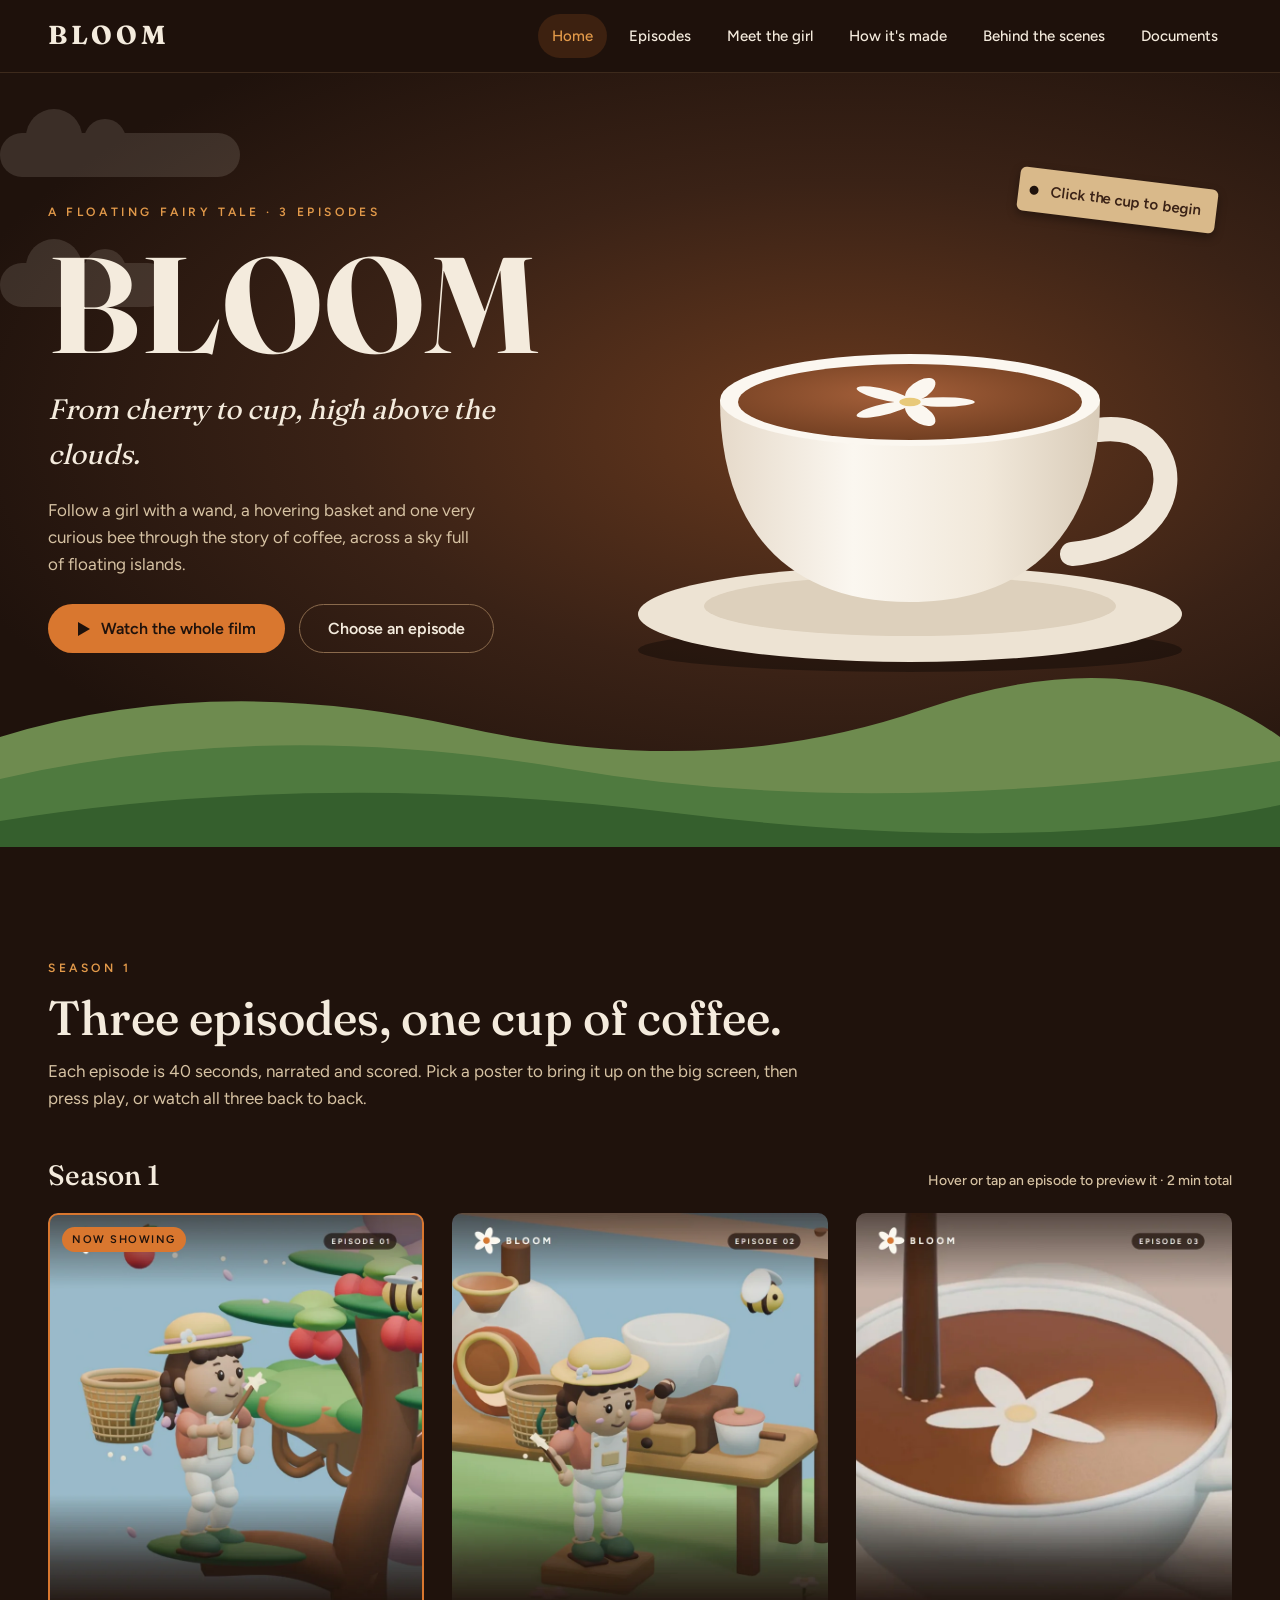
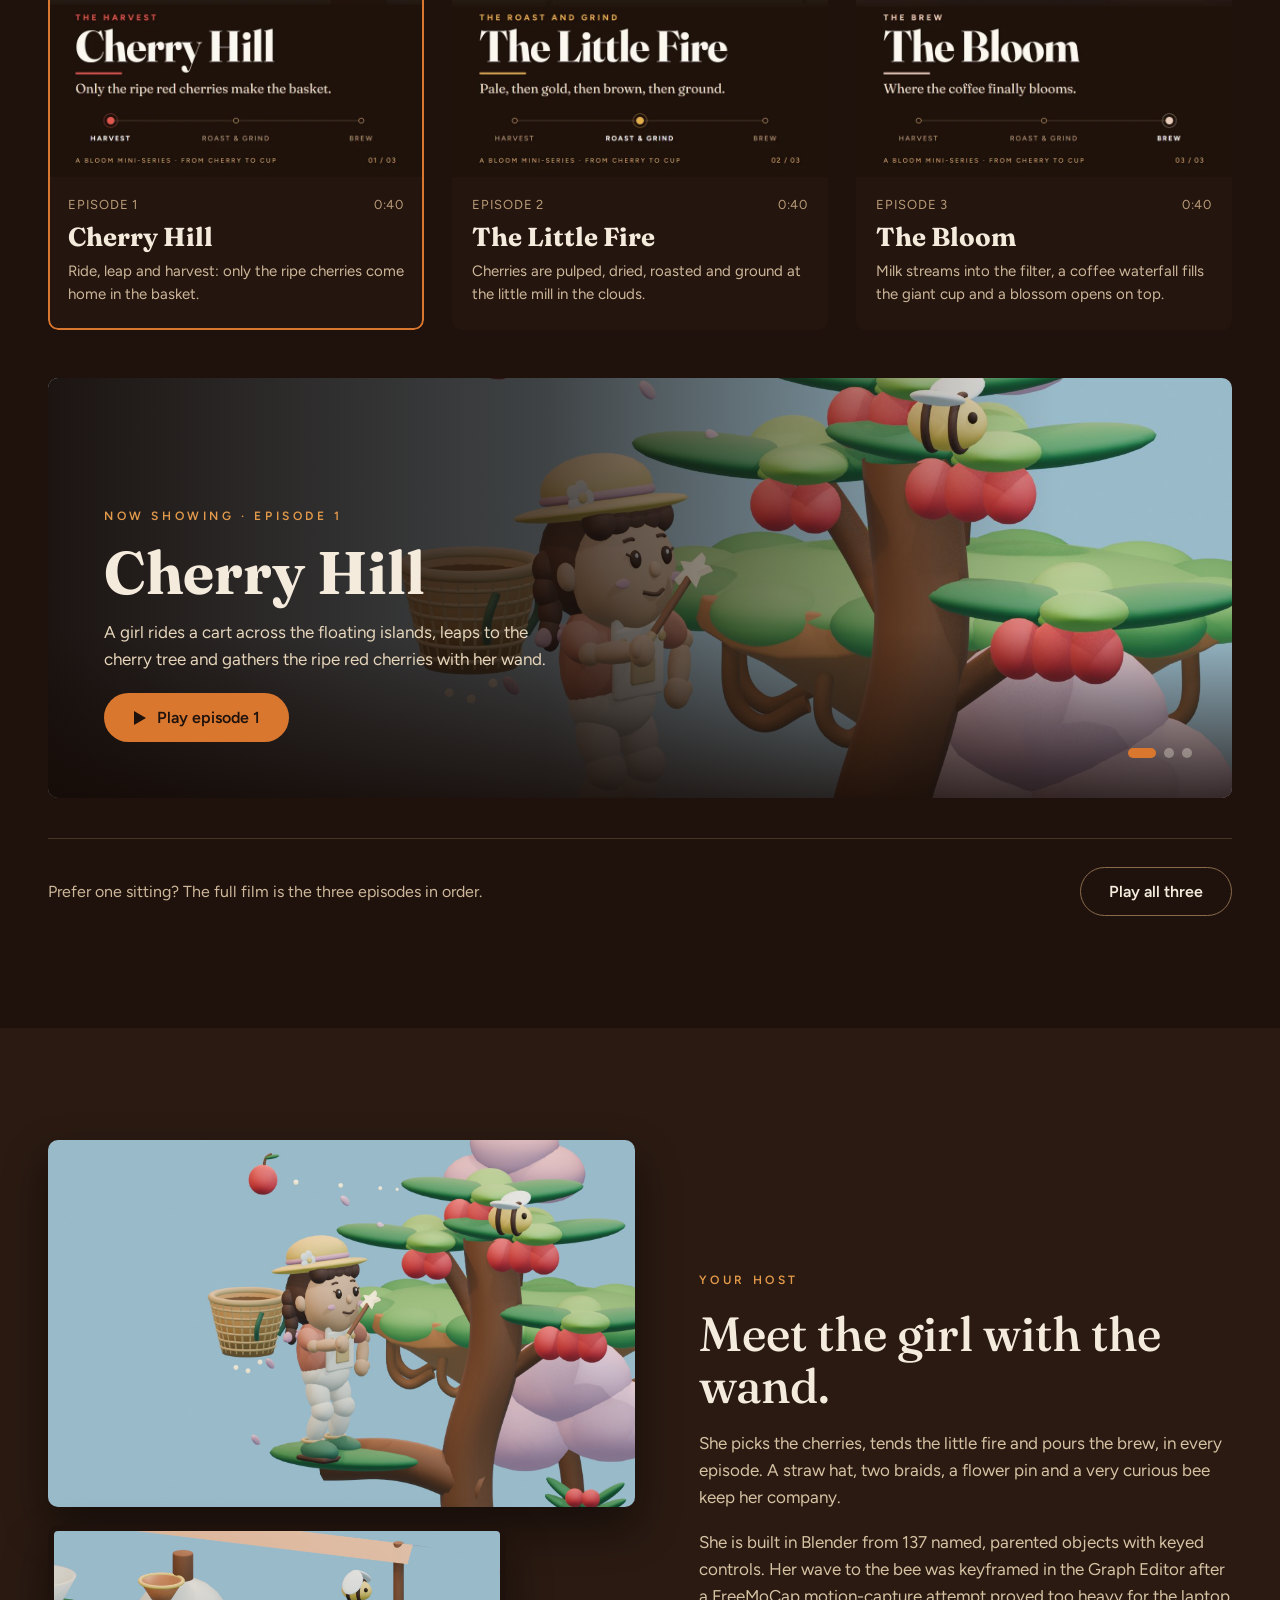
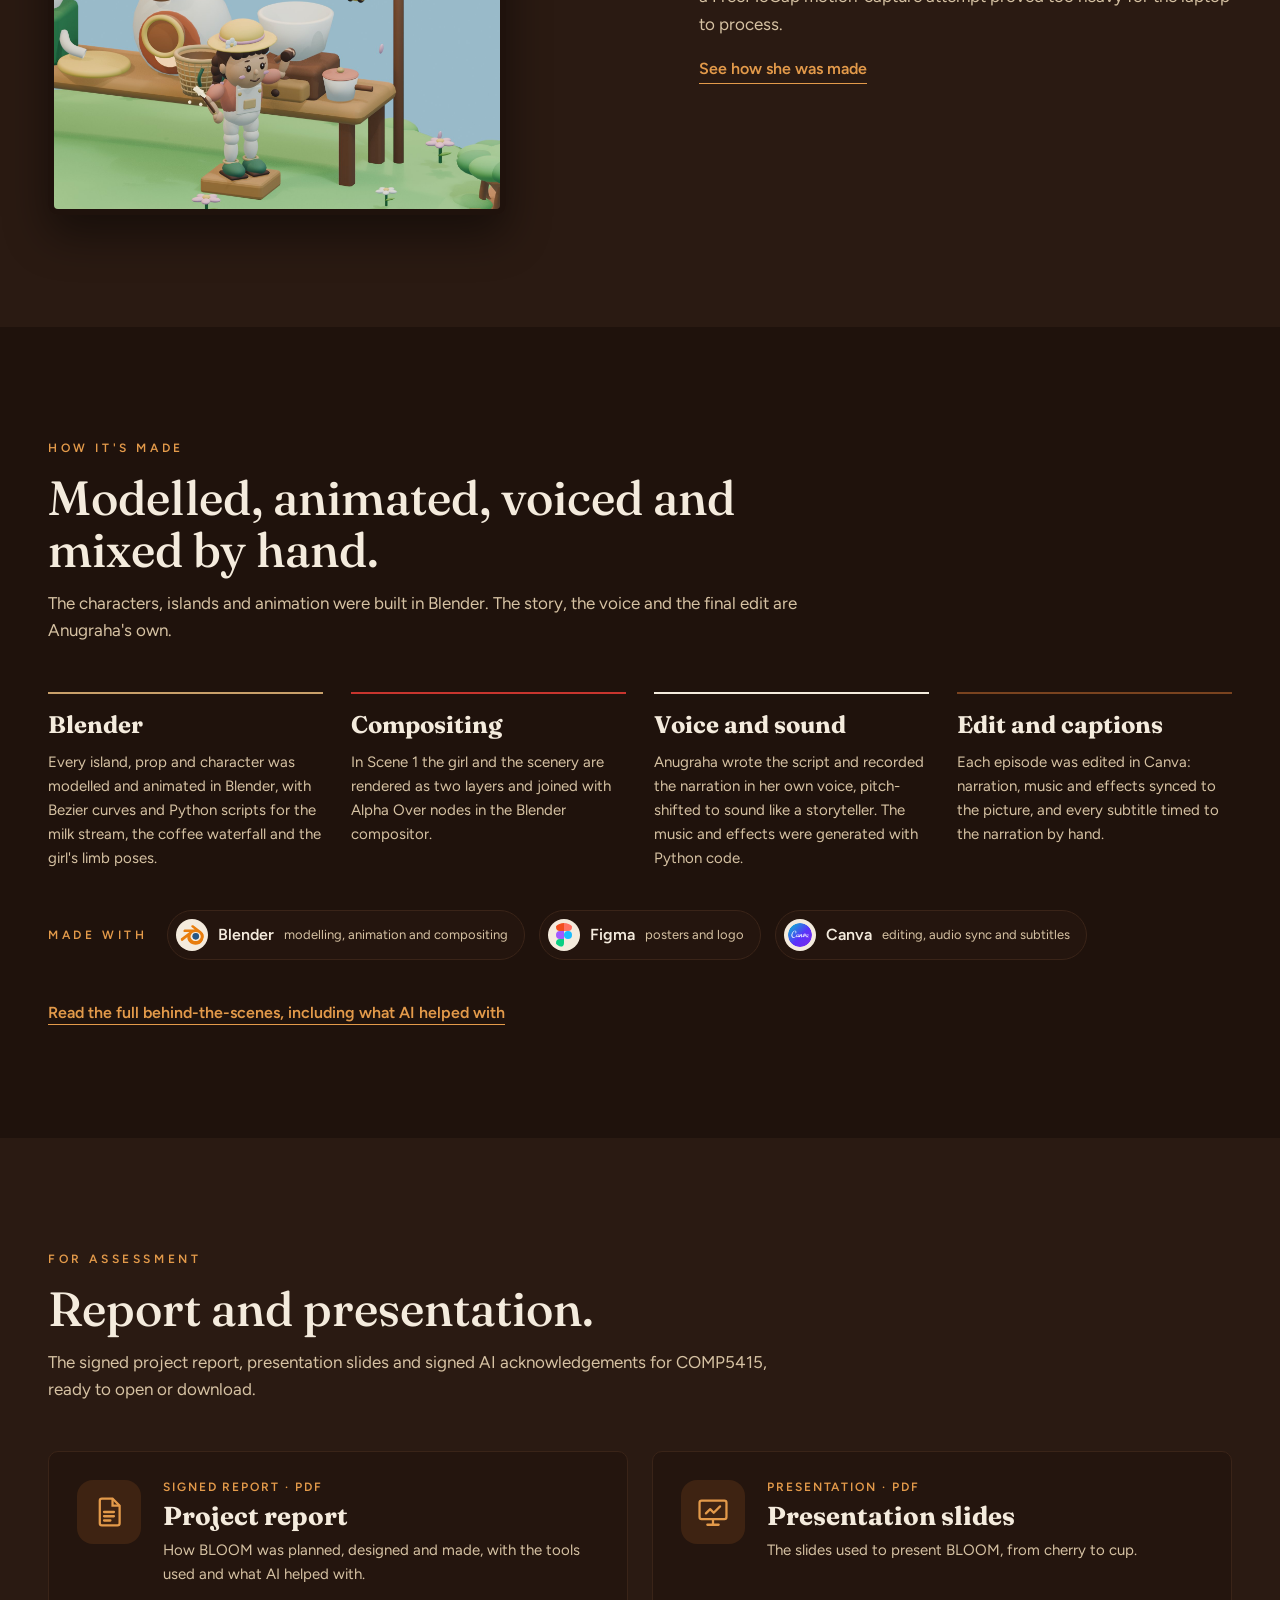
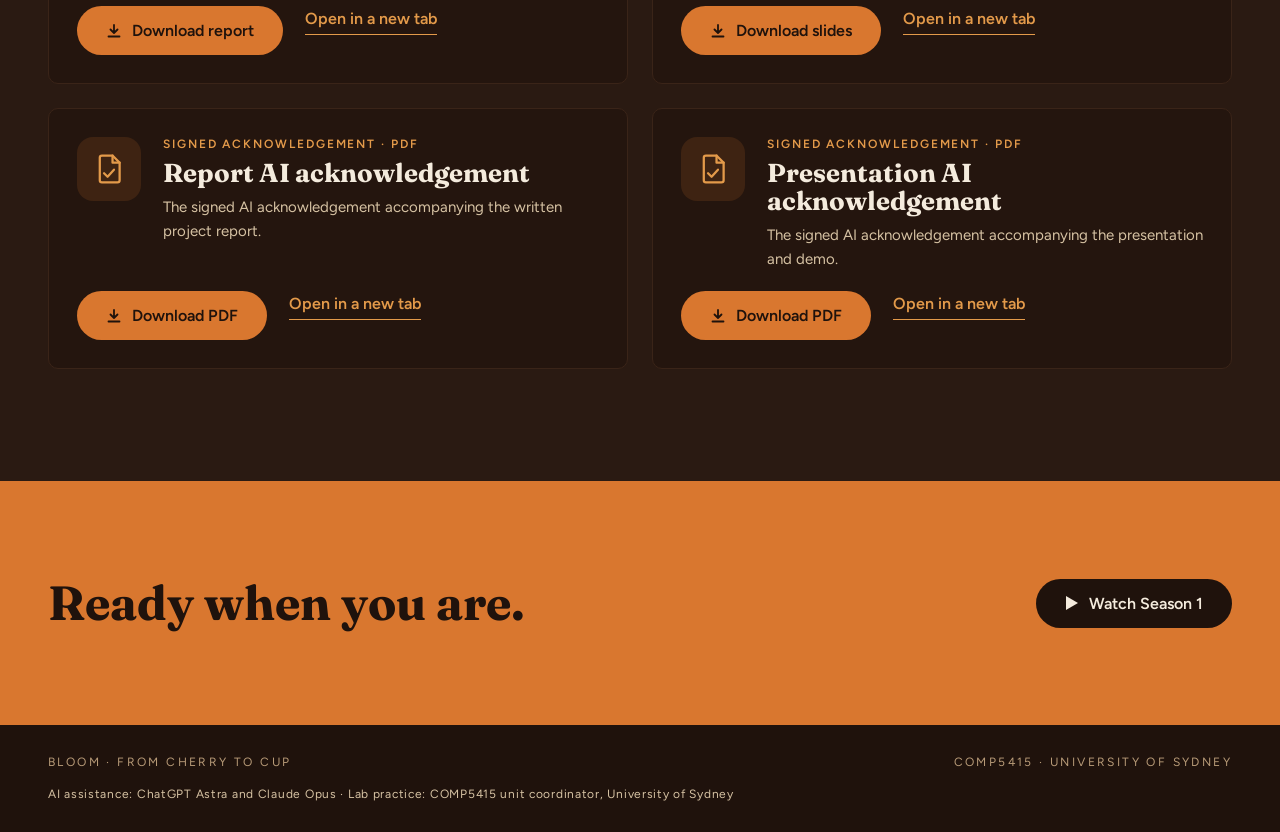
==== commit fe4b1aba: "Publish final assessment PDFs and signed AI acknowledgements" ====
--- a/index.html
+++ b/index.html
@@ -213,19 +213,19 @@
     <div class="section-head reveal">
       <div class="eyebrow">For assessment</div>
       <h2 id="documents-title">Report and presentation.</h2>
-      <p>The written report and presentation slides for COMP5415, ready to open or download.</p>
+      <p>The signed project report, presentation slides and signed AI acknowledgements for COMP5415, ready to open or download.</p>
     </div>
     <div class="docs">
       <article class="doc reveal">
         <span class="doc-icon"><svg viewBox="0 0 24 24" aria-hidden="true"><path d="M7 2.5h7.5L19.5 7.5V20a1.5 1.5 0 0 1-1.5 1.5H7A1.5 1.5 0 0 1 5.5 20V4A1.5 1.5 0 0 1 7 2.5z" fill="none" stroke="currentColor" stroke-width="1.6"/><path d="M14.5 2.5V7.5h5" fill="none" stroke="currentColor" stroke-width="1.6"/><path d="M8.5 12h7M8.5 15h7M8.5 18h4.5" stroke="currentColor" stroke-width="1.6" stroke-linecap="round"/></svg></span>
         <div class="doc-body">
-          <div class="doc-meta">Report · PDF</div>
+          <div class="doc-meta">Signed report · PDF</div>
           <h3>Project report</h3>
           <p>How BLOOM was planned, designed and made, with the tools used and what AI helped with.</p>
         </div>
         <div class="doc-actions">
-          <a class="btn btn-primary" href="assets/docs/BLOOM_Report.pdf" download><svg viewBox="0 0 16 16" aria-hidden="true"><path d="M8 2v8m0 0l-3.5-3.5M8 10l3.5-3.5M2.5 13.5h11" fill="none" stroke="currentColor" stroke-width="1.8" stroke-linecap="round" stroke-linejoin="round"/></svg>Download report</a>
-          <a class="textlink" href="assets/docs/BLOOM_Report.pdf" target="_blank" rel="noopener">Open in a new tab</a>
+          <a class="btn btn-primary" href="assets/docs/550859969_COMP5415_Assignment_2_Report_signed.pdf" download><svg viewBox="0 0 16 16" aria-hidden="true"><path d="M8 2v8m0 0l-3.5-3.5M8 10l3.5-3.5M2.5 13.5h11" fill="none" stroke="currentColor" stroke-width="1.8" stroke-linecap="round" stroke-linejoin="round"/></svg>Download report</a>
+          <a class="textlink" href="assets/docs/550859969_COMP5415_Assignment_2_Report_signed.pdf" target="_blank" rel="noopener" aria-label="Open the signed project report in a new tab">Open in a new tab</a>
         </div>
       </article>
       <article class="doc reveal">
@@ -236,8 +236,32 @@
           <p>The slides used to present BLOOM, from cherry to cup.</p>
         </div>
         <div class="doc-actions">
-          <a class="btn btn-primary" href="assets/docs/BLOOM_Presentation.pdf" download><svg viewBox="0 0 16 16" aria-hidden="true"><path d="M8 2v8m0 0l-3.5-3.5M8 10l3.5-3.5M2.5 13.5h11" fill="none" stroke="currentColor" stroke-width="1.8" stroke-linecap="round" stroke-linejoin="round"/></svg>Download slides</a>
-          <a class="textlink" href="assets/docs/BLOOM_Presentation.pdf" target="_blank" rel="noopener">Open in a new tab</a>
+          <a class="btn btn-primary" href="assets/docs/550859969_Presentation.pdf" download><svg viewBox="0 0 16 16" aria-hidden="true"><path d="M8 2v8m0 0l-3.5-3.5M8 10l3.5-3.5M2.5 13.5h11" fill="none" stroke="currentColor" stroke-width="1.8" stroke-linecap="round" stroke-linejoin="round"/></svg>Download slides</a>
+          <a class="textlink" href="assets/docs/550859969_Presentation.pdf" target="_blank" rel="noopener" aria-label="Open the presentation slides in a new tab">Open in a new tab</a>
+        </div>
+      </article>
+      <article class="doc reveal">
+        <span class="doc-icon"><svg viewBox="0 0 24 24" aria-hidden="true"><path d="M7 2.5h7.5L19.5 7.5V20a1.5 1.5 0 0 1-1.5 1.5H7A1.5 1.5 0 0 1 5.5 20V4A1.5 1.5 0 0 1 7 2.5z" fill="none" stroke="currentColor" stroke-width="1.6"/><path d="M14.5 2.5V7.5h5M8.5 15l2.5 2.5 4.5-5" fill="none" stroke="currentColor" stroke-width="1.6" stroke-linecap="round" stroke-linejoin="round"/></svg></span>
+        <div class="doc-body">
+          <div class="doc-meta">Signed acknowledgement · PDF</div>
+          <h3>Report AI acknowledgement</h3>
+          <p>The signed AI acknowledgement accompanying the written project report.</p>
+        </div>
+        <div class="doc-actions">
+          <a class="btn btn-primary" href="assets/docs/550859969_Report_AI_Acknowledgement_Signed.pdf" download aria-label="Download the report AI acknowledgement"><svg viewBox="0 0 16 16" aria-hidden="true"><path d="M8 2v8m0 0l-3.5-3.5M8 10l3.5-3.5M2.5 13.5h11" fill="none" stroke="currentColor" stroke-width="1.8" stroke-linecap="round" stroke-linejoin="round"/></svg>Download PDF</a>
+          <a class="textlink" href="assets/docs/550859969_Report_AI_Acknowledgement_Signed.pdf" target="_blank" rel="noopener" aria-label="Open the report AI acknowledgement in a new tab">Open in a new tab</a>
+        </div>
+      </article>
+      <article class="doc reveal">
+        <span class="doc-icon"><svg viewBox="0 0 24 24" aria-hidden="true"><path d="M7 2.5h7.5L19.5 7.5V20a1.5 1.5 0 0 1-1.5 1.5H7A1.5 1.5 0 0 1 5.5 20V4A1.5 1.5 0 0 1 7 2.5z" fill="none" stroke="currentColor" stroke-width="1.6"/><path d="M14.5 2.5V7.5h5M8.5 15l2.5 2.5 4.5-5" fill="none" stroke="currentColor" stroke-width="1.6" stroke-linecap="round" stroke-linejoin="round"/></svg></span>
+        <div class="doc-body">
+          <div class="doc-meta">Signed acknowledgement · PDF</div>
+          <h3>Presentation AI acknowledgement</h3>
+          <p>The signed AI acknowledgement accompanying the presentation and demo.</p>
+        </div>
+        <div class="doc-actions">
+          <a class="btn btn-primary" href="assets/docs/550859969_Presentation_AI_Acknowledgement_signed.pdf" download aria-label="Download the presentation AI acknowledgement"><svg viewBox="0 0 16 16" aria-hidden="true"><path d="M8 2v8m0 0l-3.5-3.5M8 10l3.5-3.5M2.5 13.5h11" fill="none" stroke="currentColor" stroke-width="1.8" stroke-linecap="round" stroke-linejoin="round"/></svg>Download PDF</a>
+          <a class="textlink" href="assets/docs/550859969_Presentation_AI_Acknowledgement_signed.pdf" target="_blank" rel="noopener" aria-label="Open the presentation AI acknowledgement in a new tab">Open in a new tab</a>
         </div>
       </article>
     </div>
--- a/css/style.css
+++ b/css/style.css
@@ -211,7 +211,7 @@
 .doc:hover{border-color:var(--ember);transform:translateY(-4px)}
 .doc-icon{width:64px;height:64px;border-radius:16px;background:rgba(217,119,47,.14);color:var(--ember-light);display:grid;place-items:center}
 .doc-icon svg{width:34px;height:34px}
-.doc-body{display:flex;flex-direction:column;gap:8px}
+.doc-body{display:flex;flex-direction:column;gap:8px;min-width:0;overflow-wrap:anywhere}
 .doc-meta{font:600 12px var(--sans);letter-spacing:.16em;text-transform:uppercase;color:var(--ember-light)}
 .doc h3{font-size:26px;font-weight:700}
 .doc p{color:var(--muted);font-size:15px}
@@ -269,6 +269,11 @@
   .specs{grid-template-columns:repeat(2,minmax(0,1fr))}
 }
 @media (max-width:600px){
+  .doc{grid-template-columns:1fr;padding:20px;gap:16px}
+  .doc-icon{width:48px;height:48px;border-radius:12px}
+  .doc-icon svg{width:28px;height:28px}
+  .doc-actions{flex-direction:column;align-items:flex-start}
+  .doc-actions .btn{max-width:100%;padding-inline:20px}
   .nav a{padding:8px 10px;font-size:14px}
   .brand{font-size:22px}
   .rail{grid-template-columns:repeat(3,78%)}
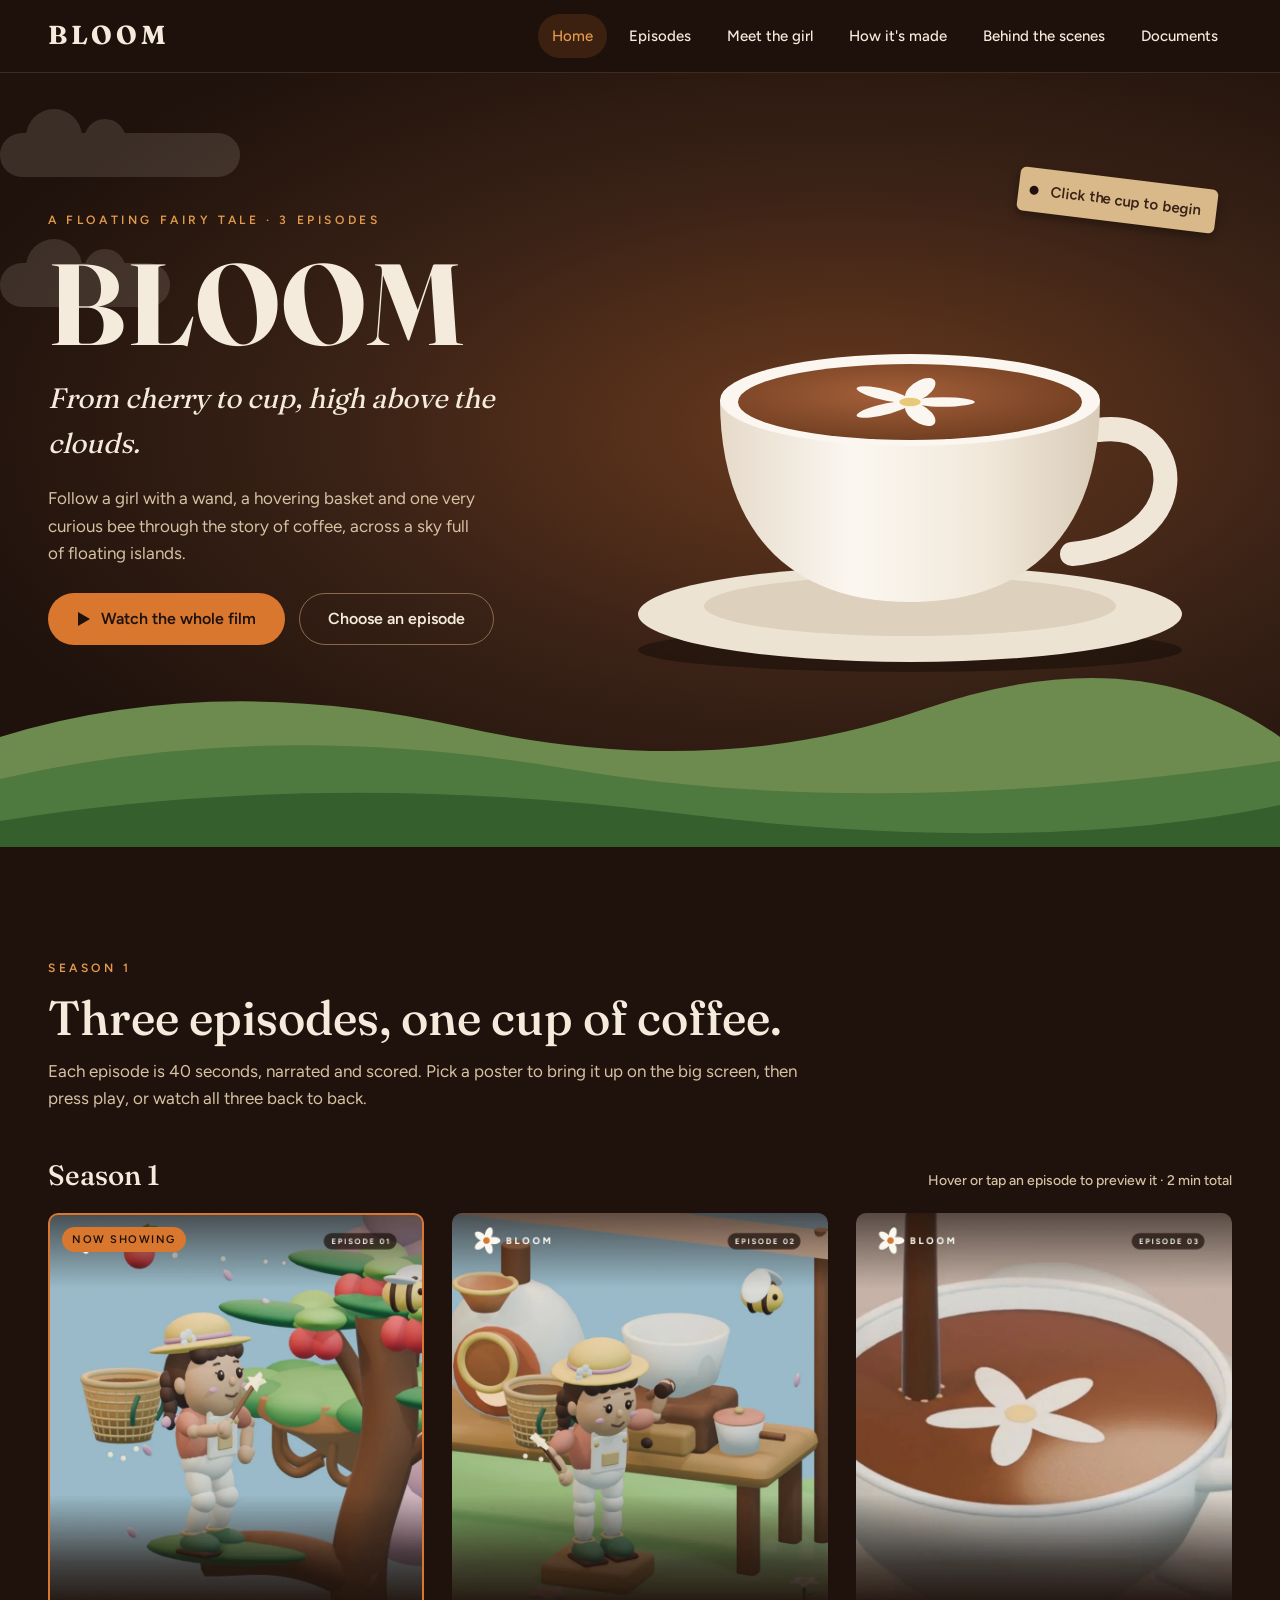
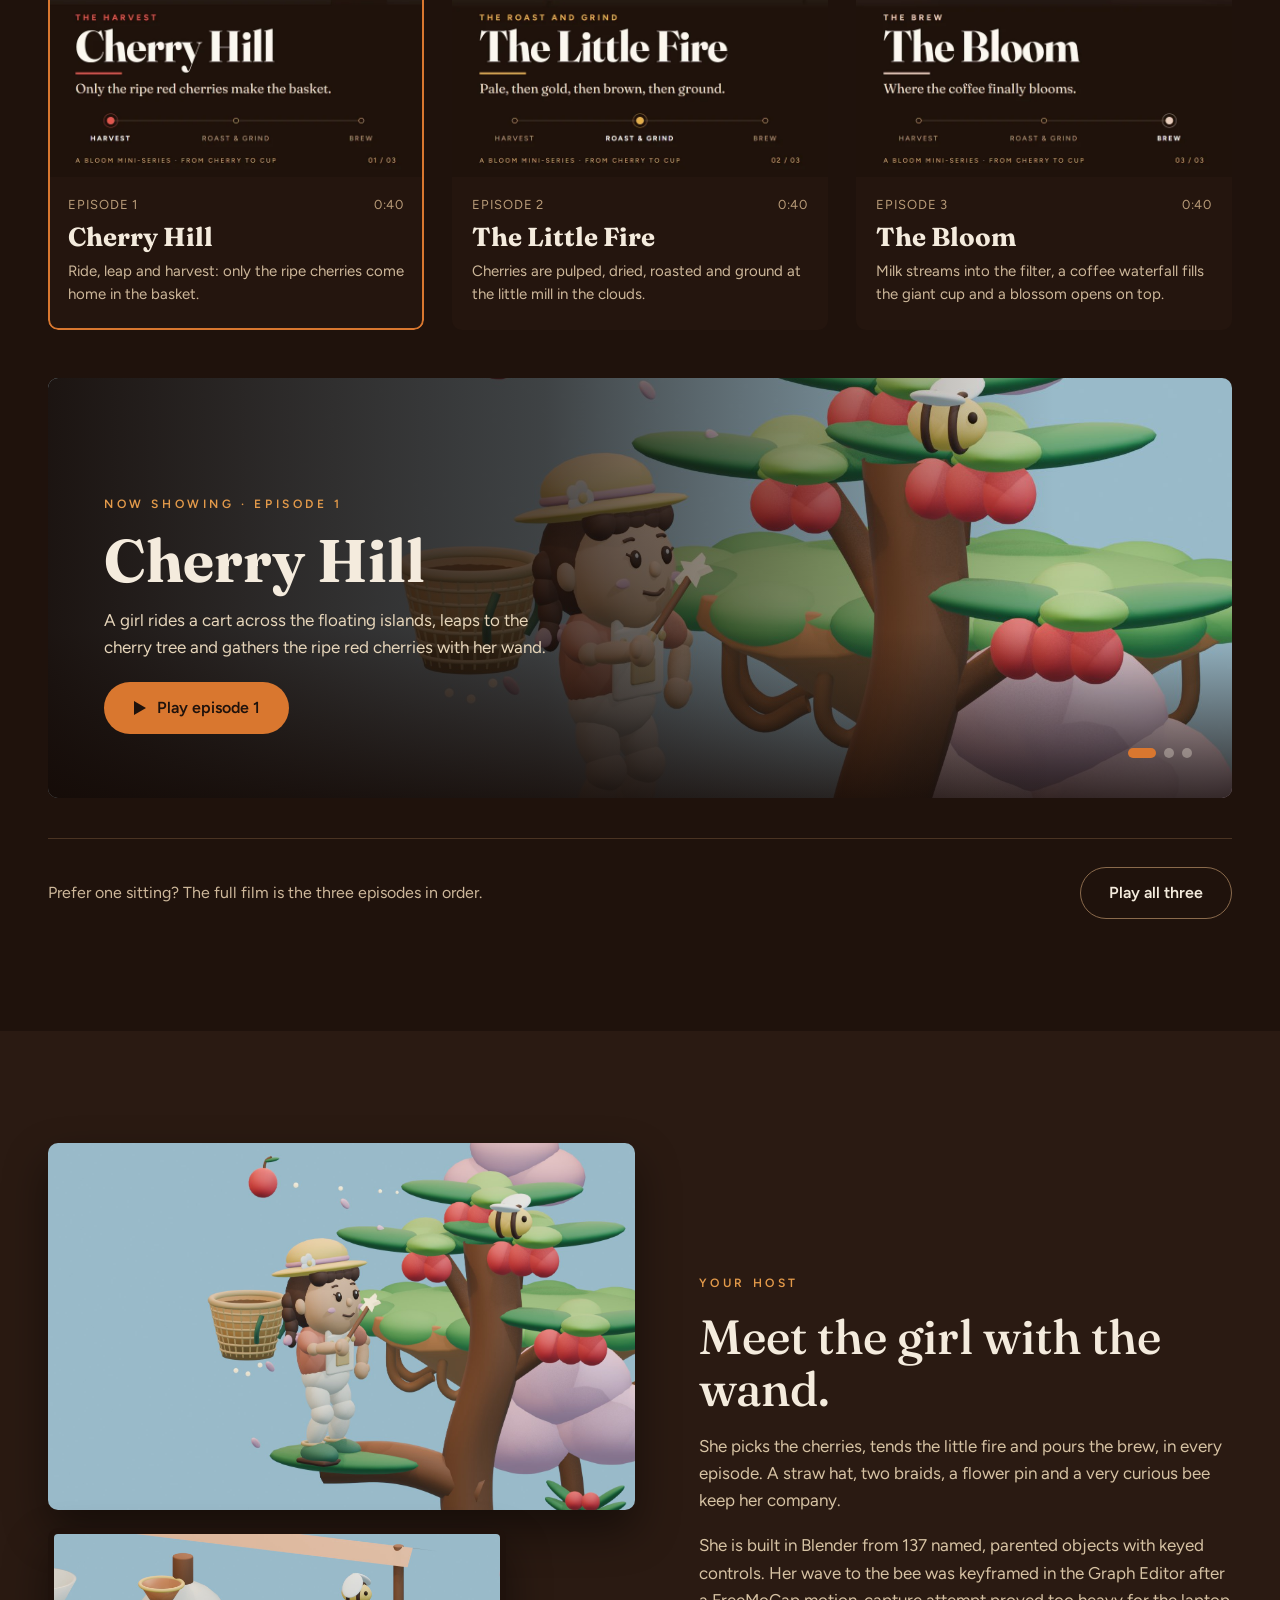
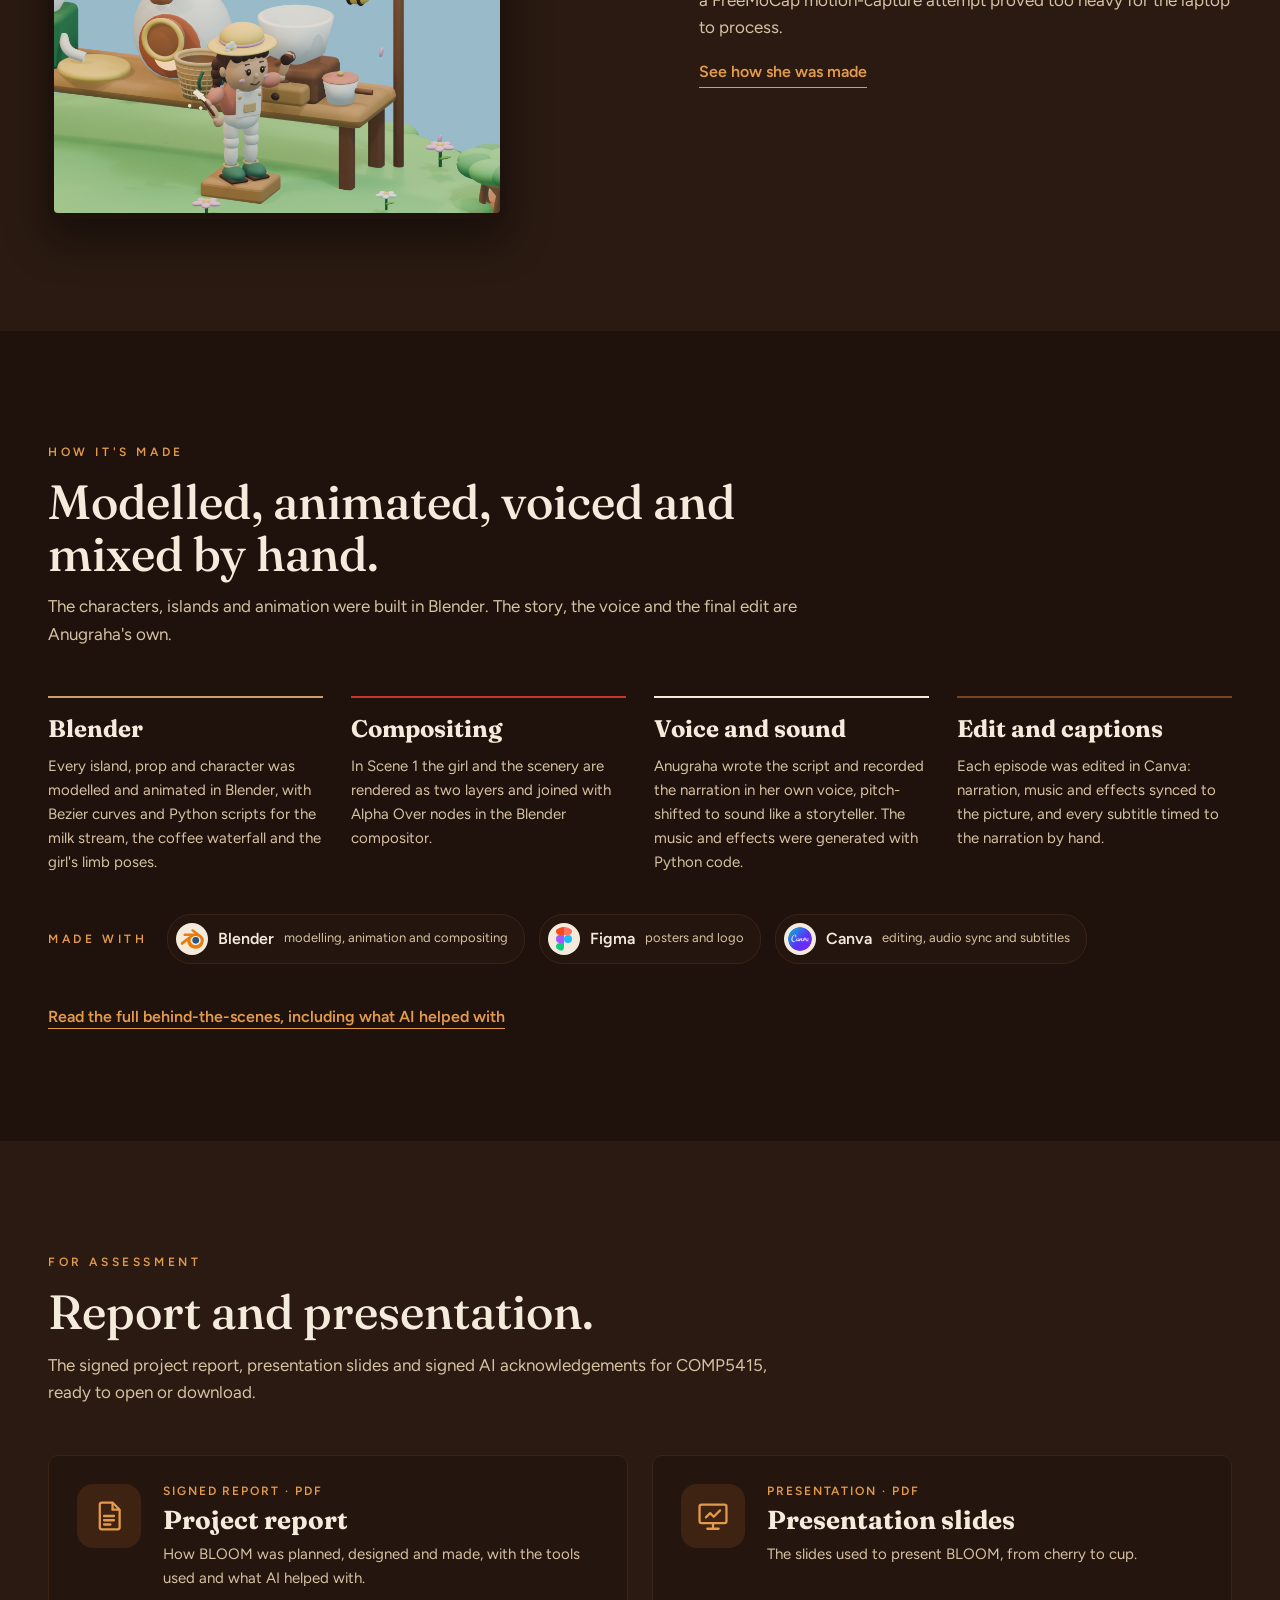
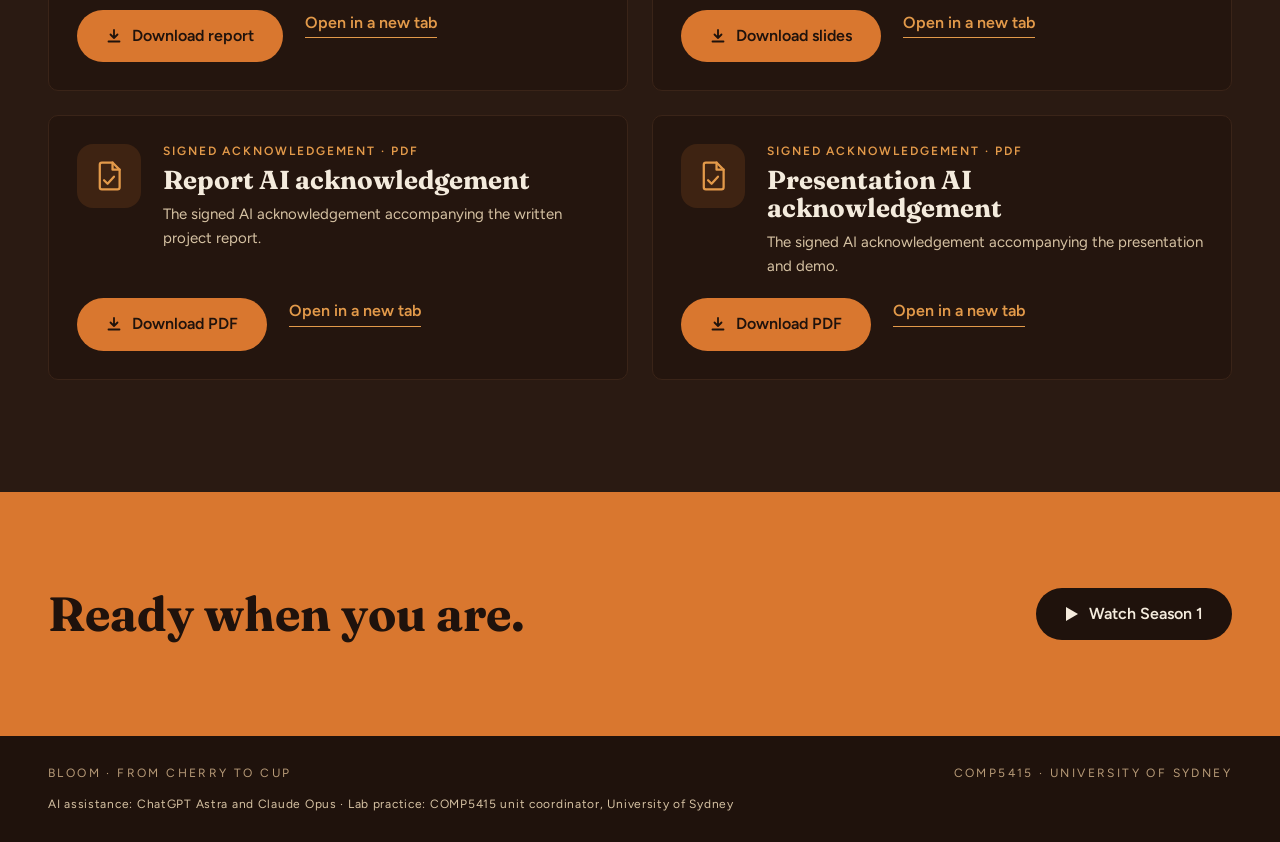
==== commit cc8d7f65: "responsive added" ====
--- a/index.html
+++ b/index.html
@@ -2,7 +2,7 @@
 <html lang="en" class="no-js">
 <head>
 <meta charset="utf-8">
-<meta name="viewport" content="width=device-width,initial-scale=1">
+<meta name="viewport" content="width=device-width,initial-scale=1,viewport-fit=cover">
 <title>BLOOM - From Cherry to Cup</title>
 <meta name="description" content="BLOOM is a three-episode 3D animated fairy tale about how coffee gets from cherry to cup, made in Blender.">
 <link rel="icon" href="assets/images/favicon.svg" type="image/svg+xml">
@@ -14,7 +14,8 @@
 <header class="site-header">
   <div class="wrap">
     <a class="brand" href="index.html" aria-label="BLOOM home">BLOOM</a>
-    <nav class="nav" aria-label="Main">
+    <button class="nav-toggle" type="button" aria-controls="main-nav" aria-expanded="false">Menu</button>
+    <nav class="nav" id="main-nav" aria-label="Main">
       <a href="index.html" aria-current="page" data-nav="top">Home</a>
       <a href="#episodes" data-nav="episodes">Episodes</a>
       <a href="#girl" data-nav="girl">Meet the girl</a>
--- a/css/style.css
+++ b/css/style.css
@@ -7,11 +7,14 @@
   --cream:#F4EBDD; --muted:#D6C2A3; --kraft:#C9A06A; --ember:#D9772F; --ember-light:#E39A4A;
   --leaf:#4F7A3F; --sage:#B3C894; --cherry:#C8352E; --sky:#9AB9C9;
   --serif:"Fraunces",Georgia,serif; --sans:"Figtree",system-ui,sans-serif;
-  --gutter:clamp(20px,4vw,48px); --max:1280px; --radius:10px;
+  --gutter:clamp(16px,4vw,48px); --max:1280px; --radius:10px;
+  --page-left:max(var(--gutter),env(safe-area-inset-left,0px));
+  --page-right:max(var(--gutter),env(safe-area-inset-right,0px));
+  --header-height:76px;
 }
 *,*::before,*::after{box-sizing:border-box}
-html{scroll-behavior:smooth;scroll-padding-top:84px}
-body{margin:0;background:var(--espresso);color:var(--cream);font-family:var(--sans);line-height:1.6;-webkit-font-smoothing:antialiased}
+html{scroll-behavior:smooth;scroll-padding-top:calc(var(--header-height) + 16px);-webkit-text-size-adjust:100%;text-size-adjust:100%}
+body{margin:0;background:var(--espresso);color:var(--cream);font-family:var(--sans);line-height:1.6;-webkit-font-smoothing:antialiased;overflow-wrap:anywhere}
 img,video,svg{max-width:100%;display:block}
 a{color:inherit;text-decoration:none}
 h1,h2,h3{font-family:var(--serif);margin:0;line-height:1.08}
@@ -19,32 +22,35 @@
 :focus-visible{outline:3px solid var(--ember-light);outline-offset:3px;border-radius:4px}
 .skip{position:absolute;left:-999px;top:8px;background:var(--cream);color:var(--espresso);padding:10px 16px;border-radius:6px;z-index:100;font-weight:600}
 .skip:focus{left:8px}
-.wrap{max-width:var(--max);margin:0 auto;padding:0 var(--gutter)}
+.wrap{width:100%;max-width:var(--max);margin:0 auto;padding:0 var(--gutter);padding-left:var(--page-left);padding-right:var(--page-right)}
+.wrap>*,.split>*,.rail>*,.cards>*,.docs>*,.tools>*,.player-top>*{min-width:0}
 .eyebrow{font-size:12px;letter-spacing:.3em;color:var(--ember-light);font-weight:600;text-transform:uppercase}
 
 /* Header */
-.site-header{position:sticky;top:0;z-index:50;background:rgba(31,18,12,.88);backdrop-filter:blur(10px);border-bottom:1px solid rgba(201,160,106,.18)}
+.site-header{position:sticky;top:0;z-index:50;background:rgba(31,18,12,.96);-webkit-backdrop-filter:blur(10px);backdrop-filter:blur(10px);border-bottom:1px solid rgba(201,160,106,.18);padding-top:env(safe-area-inset-top,0px)}
 .site-header .wrap{display:flex;flex-wrap:wrap;align-items:center;justify-content:space-between;gap:8px 24px;padding-top:14px;padding-bottom:14px}
 .brand{font-family:var(--serif);font-weight:700;font-size:26px;letter-spacing:.14em}
+.nav-toggle{display:none;align-items:center;justify-content:center;min-height:44px;padding:8px 18px;border:1px solid #8A6A4C;border-radius:999px;background:transparent;color:var(--cream);font:600 15px var(--sans);cursor:pointer}
+.nav-toggle[aria-expanded="true"]{background:rgba(217,119,47,.16);border-color:var(--ember);color:var(--ember-light)}
 .nav{display:flex;flex-wrap:wrap;gap:4px 8px;font-size:15px;font-weight:500}
 .nav a{padding:10px 14px;border-radius:999px;transition:color .2s,background .2s;min-height:44px;display:inline-flex;align-items:center}
 .nav a:hover,.nav a:focus-visible{color:var(--ember-light);background:rgba(217,119,47,.10)}
 .nav a[aria-current]{background:rgba(217,119,47,.16);color:var(--ember-light)}
 
 /* Buttons */
-.btn{display:inline-flex;align-items:center;gap:10px;min-height:48px;padding:14px 28px;border-radius:999px;font:600 16px var(--sans);border:1.5px solid transparent;cursor:pointer;transition:transform .2s,background .2s}
+.btn{display:inline-flex;align-items:center;justify-content:center;gap:10px;max-width:100%;min-width:0;min-height:48px;padding:14px 28px;border-radius:999px;font:600 16px var(--sans);line-height:1.4;text-align:center;white-space:normal;border:1.5px solid transparent;cursor:pointer;transition:transform .2s,background .2s}
 .btn:hover{transform:translateY(-2px)}
 .btn-primary{background:var(--ember);color:var(--espresso)}
 .btn-primary:hover{background:var(--ember-light)}
 .btn-ghost{background:transparent;color:var(--cream);border-color:#8A6A4C}
 .btn-ghost:hover{border-color:var(--cream)}
-.btn svg{width:14px;height:16px}
+.btn svg{width:14px;height:16px;flex:none}
 
 /* Hero */
 .hero{position:relative;overflow:hidden;background:radial-gradient(ellipse at 66% 46%,#6A3A1E 0%,#3A2216 42%,var(--espresso) 78%)}
-.hero .wrap{position:relative;z-index:2;display:grid;grid-template-columns:minmax(0,1fr) minmax(0,1.25fr);gap:24px;align-items:center;min-height:min(86vh,780px);padding-top:32px;padding-bottom:96px}
+.hero .wrap{position:relative;z-index:2;display:grid;grid-template-columns:minmax(0,1fr) minmax(0,1.25fr);gap:24px;align-items:center;min-height:min(86vh,780px);min-height:min(86svh,780px);padding-top:32px;padding-bottom:96px}
 .hero-copy{display:flex;flex-direction:column;gap:20px;max-width:520px}
-.hero h1{font-size:clamp(72px,12vw,136px);font-weight:700;letter-spacing:.01em;line-height:.92}
+.hero h1{font-size:clamp(4rem,9vw,7.5rem);font-weight:700;letter-spacing:.01em;line-height:.92;overflow-wrap:normal}
 .hero .tagline{font-family:var(--serif);font-style:italic;font-size:clamp(20px,2.4vw,28px)}
 .hero .lede{color:var(--muted);font-size:17px;max-width:440px}
 .hero-actions{display:flex;flex-wrap:wrap;gap:14px;margin-top:6px}
@@ -77,7 +83,7 @@
 .alt{background:var(--espresso-2)}
 
 /* Episodes (streaming-style rail) */
-.billboard{position:relative;border-radius:var(--radius);overflow:hidden;min-height:420px;display:flex;align-items:flex-end;margin-top:48px;background:#2A1A12;scroll-margin-top:96px}
+.billboard{position:relative;border-radius:var(--radius);overflow:hidden;min-height:420px;display:flex;align-items:flex-end;margin-top:48px;background:#2A1A12}
 .billboard img{position:absolute;inset:0;width:100%;height:100%;object-fit:cover;object-position:60% 40%}
 .billboard .bb-img{opacity:0;transform:scale(1.04);transition:opacity .6s ease,transform 1.2s cubic-bezier(.2,.8,.2,1)}
 .billboard .bb-img.is-active{opacity:1;transform:none}
@@ -88,7 +94,7 @@
 .bb-dots i{width:10px;height:10px;border-radius:999px;background:rgba(244,235,221,.35);transition:width .3s,background .3s}
 .bb-dots i.is-active{width:28px;background:var(--ember)}
 .billboard::after{content:"";position:absolute;inset:0;background:linear-gradient(90deg,rgba(20,10,6,.94) 0%,rgba(20,10,6,.68) 42%,rgba(20,10,6,0) 85%),linear-gradient(0deg,rgba(20,10,6,.8) 0%,rgba(20,10,6,0) 40%)}
-.billboard .inner{position:relative;z-index:2;padding:clamp(24px,5vw,56px);display:flex;flex-direction:column;gap:14px;max-width:560px}
+.billboard .inner{position:relative;z-index:2;padding:clamp(24px,5vw,56px);padding-bottom:64px;display:flex;flex-direction:column;gap:14px;min-width:0;max-width:560px}
 .billboard h3{font-size:clamp(36px,5vw,60px);font-weight:700}
 .billboard p{color:#E6D5BA;font-size:17px}
 .rail-title{font-family:var(--serif);font-weight:500;font-size:28px;margin-bottom:22px;display:flex;align-items:baseline;justify-content:space-between;gap:16px;flex-wrap:wrap}
@@ -106,7 +112,7 @@
 .ep.is-active .ep-now{opacity:1;transform:none}
 .ep-link{cursor:pointer;background:none;border:0;padding:0;margin:0;font:inherit;color:inherit}
 .ep-body{padding:18px 20px 24px;display:flex;flex-direction:column;gap:8px;flex:1}
-.ep-meta{display:flex;justify-content:space-between;gap:12px;font-size:13px;color:#B89B78;letter-spacing:.06em}
+.ep-meta{display:flex;flex-wrap:wrap;justify-content:space-between;gap:4px 12px;font-size:13px;color:#B89B78;letter-spacing:.06em}
 .ep h3{font-size:26px;font-weight:700}
 .ep p{color:#CDB79A;font-size:15px;line-height:1.55}
 .ep-link{position:absolute;inset:0;z-index:2;border-radius:var(--radius)}
@@ -135,22 +141,22 @@
 .cta .wrap{display:flex;flex-wrap:wrap;align-items:center;justify-content:space-between;gap:28px}
 .cta h2{font-weight:700;font-size:clamp(34px,4.6vw,48px)}
 .cta .btn{background:var(--espresso);color:var(--cream)}
-.site-footer{padding:28px 0;font-size:12px;letter-spacing:.2em;color:#B89B78;background:var(--espresso)}
+.site-footer{padding:28px 0;padding-bottom:max(28px,env(safe-area-inset-bottom,0px));font-size:12px;letter-spacing:.2em;color:#B89B78;background:var(--espresso)}
 .site-footer .wrap{display:flex;flex-wrap:wrap;justify-content:space-between;gap:12px}
 
 /* Video dialog */
-dialog.player{width:min(1100px,94vw);max-height:94vh;padding:0;border:0;border-radius:14px;background:var(--espresso-3);color:var(--cream);box-shadow:0 30px 80px rgba(0,0,0,.7);overflow:hidden}
+dialog.player{position:fixed;inset:0;margin:auto;width:min(1100px,94%);max-width:calc(100% - 24px);max-width:calc(100% - 2 * max(12px,env(safe-area-inset-left,0px),env(safe-area-inset-right,0px)));max-height:calc(100vh - 32px);max-height:calc(100dvh - 2 * max(16px,env(safe-area-inset-top,0px),env(safe-area-inset-bottom,0px)));padding:0;border:0;border-radius:14px;background:var(--espresso-3);color:var(--cream);box-shadow:0 30px 80px rgba(0,0,0,.7);overflow-y:auto;overscroll-behavior:contain}
 dialog.player::backdrop{background:rgba(10,5,3,.82);backdrop-filter:blur(4px)}
-.player-top{display:flex;align-items:center;justify-content:space-between;gap:16px;padding:14px 20px}
+.player-top{position:sticky;top:0;z-index:3;background:var(--espresso-3);display:flex;align-items:center;justify-content:space-between;gap:16px;padding:14px 20px}
 .player-top h2{font-size:22px;font-weight:700}
 .player-top .eyebrow{display:block;margin-bottom:4px}
 .close{all:unset;cursor:pointer;width:44px;height:44px;border-radius:50%;display:grid;place-items:center;background:rgba(244,235,221,.12);font-size:22px;line-height:1;flex:none}
 .close:hover{background:rgba(244,235,221,.24)}
 .close:focus-visible{outline:3px solid var(--ember-light)}
-.player video{width:100%;aspect-ratio:16/9;background:#000;display:block}
+.player video{width:100%;height:auto;max-height:60vh;max-height:60dvh;aspect-ratio:16/9;object-fit:contain;background:#000;display:block}
 .player-bottom{display:flex;flex-wrap:wrap;gap:12px;align-items:center;justify-content:space-between;padding:14px 20px 18px}
 .queue{display:flex;flex-wrap:wrap;gap:8px}
-.queue button{font:600 14px var(--sans);color:var(--cream);background:rgba(244,235,221,.1);border:1.5px solid transparent;border-radius:999px;padding:10px 16px;min-height:44px;cursor:pointer}
+.queue button{max-width:100%;font:600 14px var(--sans);color:var(--cream);background:rgba(244,235,221,.1);border:1.5px solid transparent;border-radius:999px;padding:10px 16px;min-height:44px;cursor:pointer}
 .queue button[aria-current="true"]{background:var(--ember);color:var(--espresso)}
 .queue button:hover{border-color:var(--kraft)}
 .player-note{font-size:13px;color:#B89B78}
@@ -166,7 +172,7 @@
 .step p{color:var(--muted);font-size:16px}
 .badge{font:600 11px var(--sans);letter-spacing:.14em;text-transform:uppercase;padding:5px 10px;border-radius:999px;border:1.5px solid}
 .badge.own{color:var(--sage);border-color:var(--sage)}.badge.ai{color:var(--ember-light);border-color:var(--ember-light)}
-.table-wrap{overflow-x:auto;border-radius:var(--radius);border:1px solid #3A2418}
+.table-wrap{max-width:100%;overflow-x:auto;overscroll-behavior-x:contain;border-radius:var(--radius);border:1px solid #3A2418}
 table{border-collapse:collapse;width:100%;min-width:760px;background:#24150E}
 th,td{text-align:left;padding:16px 20px;vertical-align:top;border-bottom:1px solid #3A2418;font-size:16px}
 th{font:600 12px var(--sans);letter-spacing:.2em;text-transform:uppercase;color:var(--ember-light);background:#1A0F09}
@@ -244,8 +250,8 @@
 .tool p:last-child{color:var(--muted);font-size:15px}
 .made-with{margin-top:40px;display:flex;flex-wrap:wrap;align-items:center;gap:12px 14px}
 .made-with-label{font:600 12px var(--sans);letter-spacing:.3em;text-transform:uppercase;color:var(--ember-light);margin-right:6px}
-.made-with-item{display:inline-flex;align-items:center;gap:10px;padding:8px 16px 8px 8px;border-radius:999px;background:#24150E;border:1px solid #3A2418;font-weight:600}
-.made-with-item img{width:32px;height:32px;padding:4px;border-radius:50%;background:#F4EBDD;object-fit:contain}
+.made-with-item{display:inline-flex;flex-wrap:wrap;align-items:center;gap:4px 10px;max-width:100%;padding:8px 16px 8px 8px;border-radius:24px;background:#24150E;border:1px solid #3A2418;font-weight:600}
+.made-with-item img{width:32px;height:32px;flex:none;padding:4px;border-radius:50%;background:#F4EBDD;object-fit:contain}
 .made-with-item small{font-weight:400;color:var(--muted);font-size:13px}
 @media (prefers-reduced-motion:reduce){
   html{scroll-behavior:auto}
@@ -258,29 +264,56 @@
 }
 
 /* Responsive */
+@media (max-width:1100px){
+  .nav{width:100%;gap:4px}
+  html:not(.no-js) .nav-toggle{display:inline-flex}
+  html:not(.no-js) .nav{display:none;position:absolute;top:100%;left:0;right:0;width:auto;flex-direction:column;flex-wrap:nowrap;align-items:stretch;max-height:calc(100vh - var(--header-height));max-height:calc(100dvh - var(--header-height));overflow-y:auto;overscroll-behavior:contain;padding:12px var(--gutter) max(16px,env(safe-area-inset-bottom,0px));padding-left:var(--page-left);padding-right:var(--page-right);background:var(--espresso);border-bottom:1px solid #4A3322;box-shadow:0 12px 24px rgba(0,0,0,.25)}
+  html:not(.no-js) .nav.is-open{display:flex}
+  .no-js .site-header{position:relative}
+  html.no-js{scroll-padding-top:16px}
+}
 @media (max-width:960px){
   .hero .wrap{grid-template-columns:1fr;min-height:0;padding-bottom:120px}
   .hero-copy{max-width:none}
-  .tools,.ack-grid,.docs{grid-template-columns:1fr}
-  .rail{grid-template-columns:repeat(3,minmax(240px,1fr));overflow-x:auto;scroll-snap-type:x mandatory;padding-bottom:16px;margin:0 calc(var(--gutter) * -1);padding-left:var(--gutter);padding-right:var(--gutter)}
+  .hero h1{font-size:clamp(3rem,17vw,8.5rem)}
+  .tools,.docs{grid-template-columns:repeat(2,minmax(0,1fr))}
+  .doc{grid-template-columns:1fr;padding:24px}
+  .rail{grid-template-columns:repeat(3,minmax(240px,1fr));overflow-x:auto;overscroll-behavior-x:contain;scroll-snap-type:x proximity;scroll-padding-left:var(--page-left);scroll-padding-right:var(--page-right);padding-top:12px;padding-bottom:16px;margin-left:calc(var(--page-left) * -1);margin-right:calc(var(--page-right) * -1);padding-left:var(--page-left);padding-right:var(--page-right)}
   .rail>li{scroll-snap-align:start}
+  .ep:hover,.ep:focus-within{transform:none}
   .split{grid-template-columns:1fr}
   .cards{grid-template-columns:repeat(2,minmax(0,1fr))}
   .specs{grid-template-columns:repeat(2,minmax(0,1fr))}
 }
 @media (max-width:600px){
+  .section{padding:56px 0}
+  .section-head{margin-bottom:32px}
+  .hero .wrap{gap:32px;padding-bottom:96px}
+  .hero-actions{width:100%}
+  .hero-actions .btn{flex:1 1 220px;padding-inline:20px}
+  .tools,.docs,.ack-grid{grid-template-columns:1fr}
+  .made-with-item{width:100%}
+  .made-with-item small{flex-basis:100%;padding-left:42px}
   .doc{grid-template-columns:1fr;padding:20px;gap:16px}
   .doc-icon{width:48px;height:48px;border-radius:12px}
   .doc-icon svg{width:28px;height:28px}
   .doc-actions{flex-direction:column;align-items:flex-start}
   .doc-actions .btn{max-width:100%;padding-inline:20px}
-  .nav a{padding:8px 10px;font-size:14px}
+  .nav a{padding:10px 12px}
   .brand{font-size:22px}
-  .rail{grid-template-columns:repeat(3,78%)}
+  .rail{grid-template-columns:repeat(3,minmax(0,82%));gap:16px}
   .cards{grid-template-columns:1fr}
   .posters{grid-template-columns:1fr 1fr}
   .step{grid-template-columns:1fr;gap:8px}
   .shots .shot:nth-child(2){width:88%;margin-top:-36px}
   .billboard{min-height:360px}
+  .billboard::after{background:linear-gradient(0deg,rgba(20,10,6,.96),rgba(20,10,6,.55))}
+  .player-top,.player-bottom{padding:12px 16px}
   .tag{font-size:13px}
 }
+@media (max-width:400px){
+  .posters{grid-template-columns:1fr}
+  .doc-actions{align-items:stretch}
+  .doc-actions .textlink{align-self:center}
+  .page-hero h1{font-size:clamp(2rem,10vw,2.75rem)}
+}
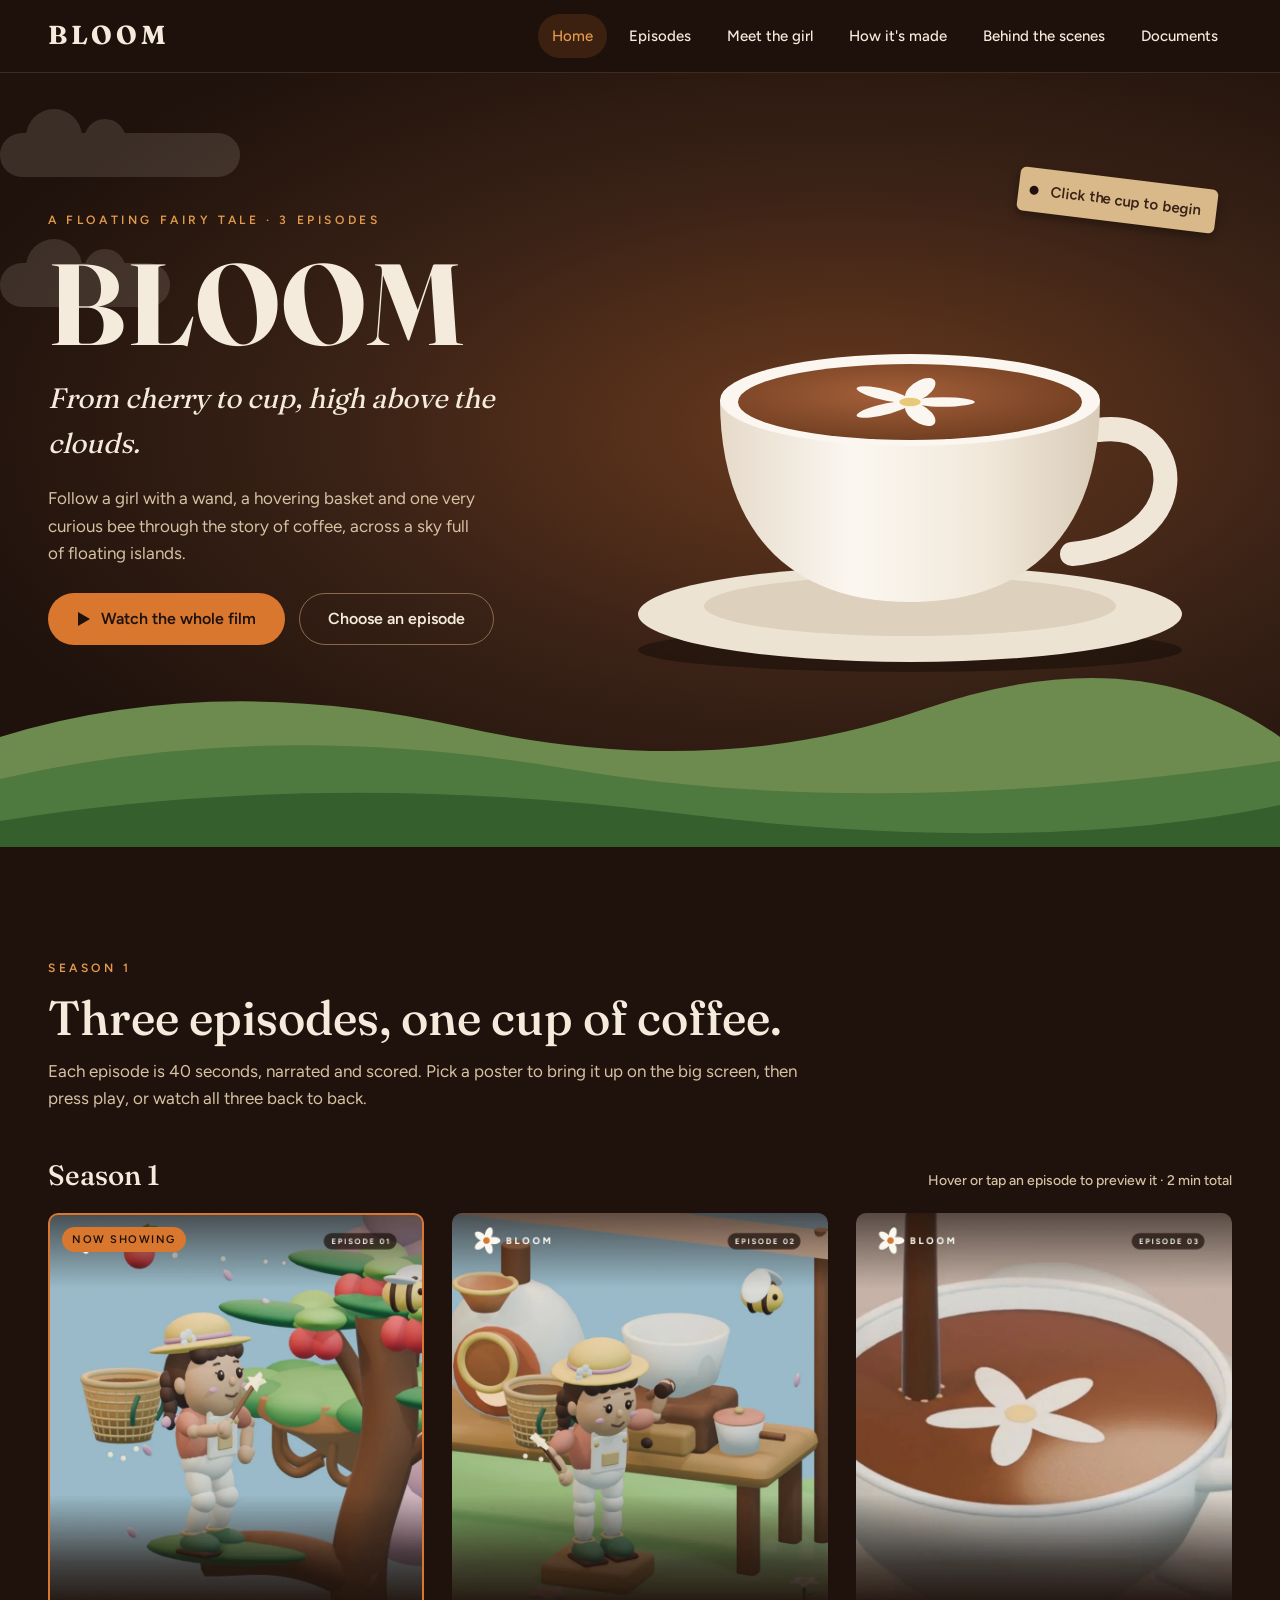
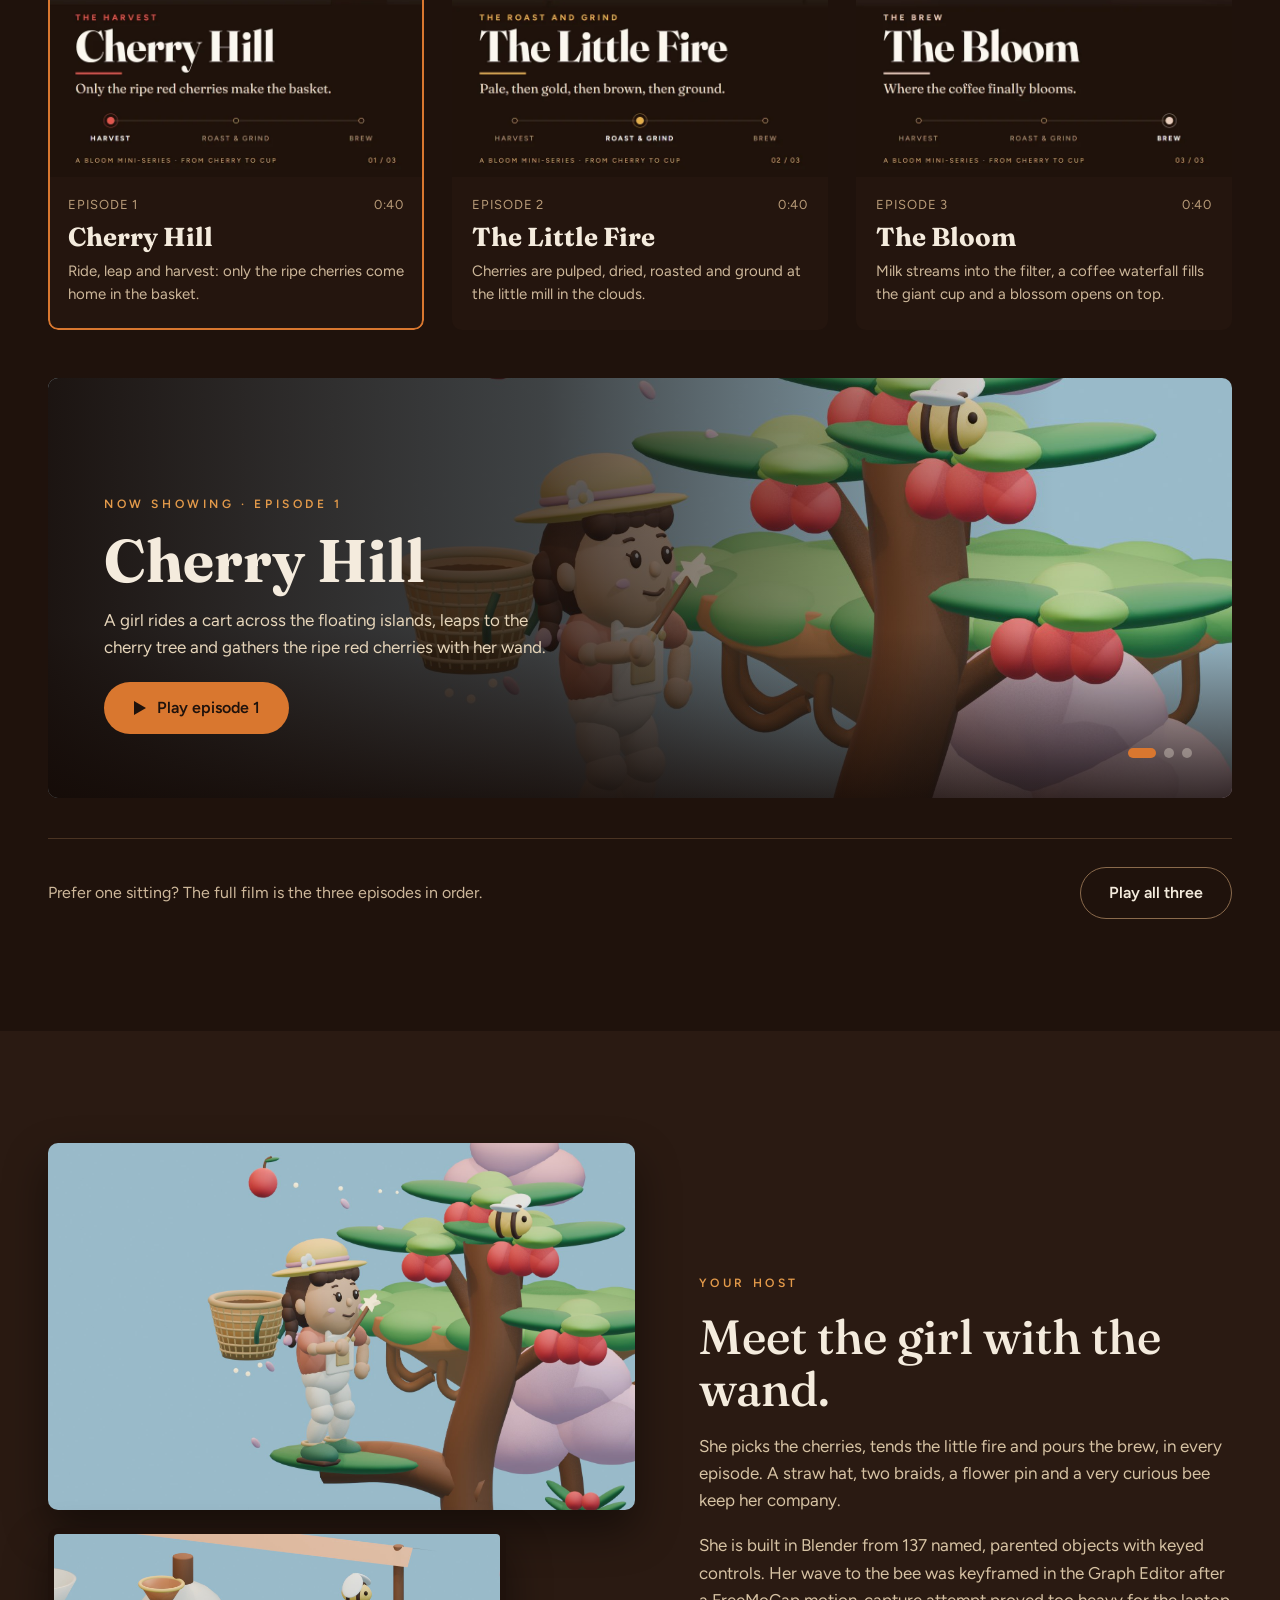
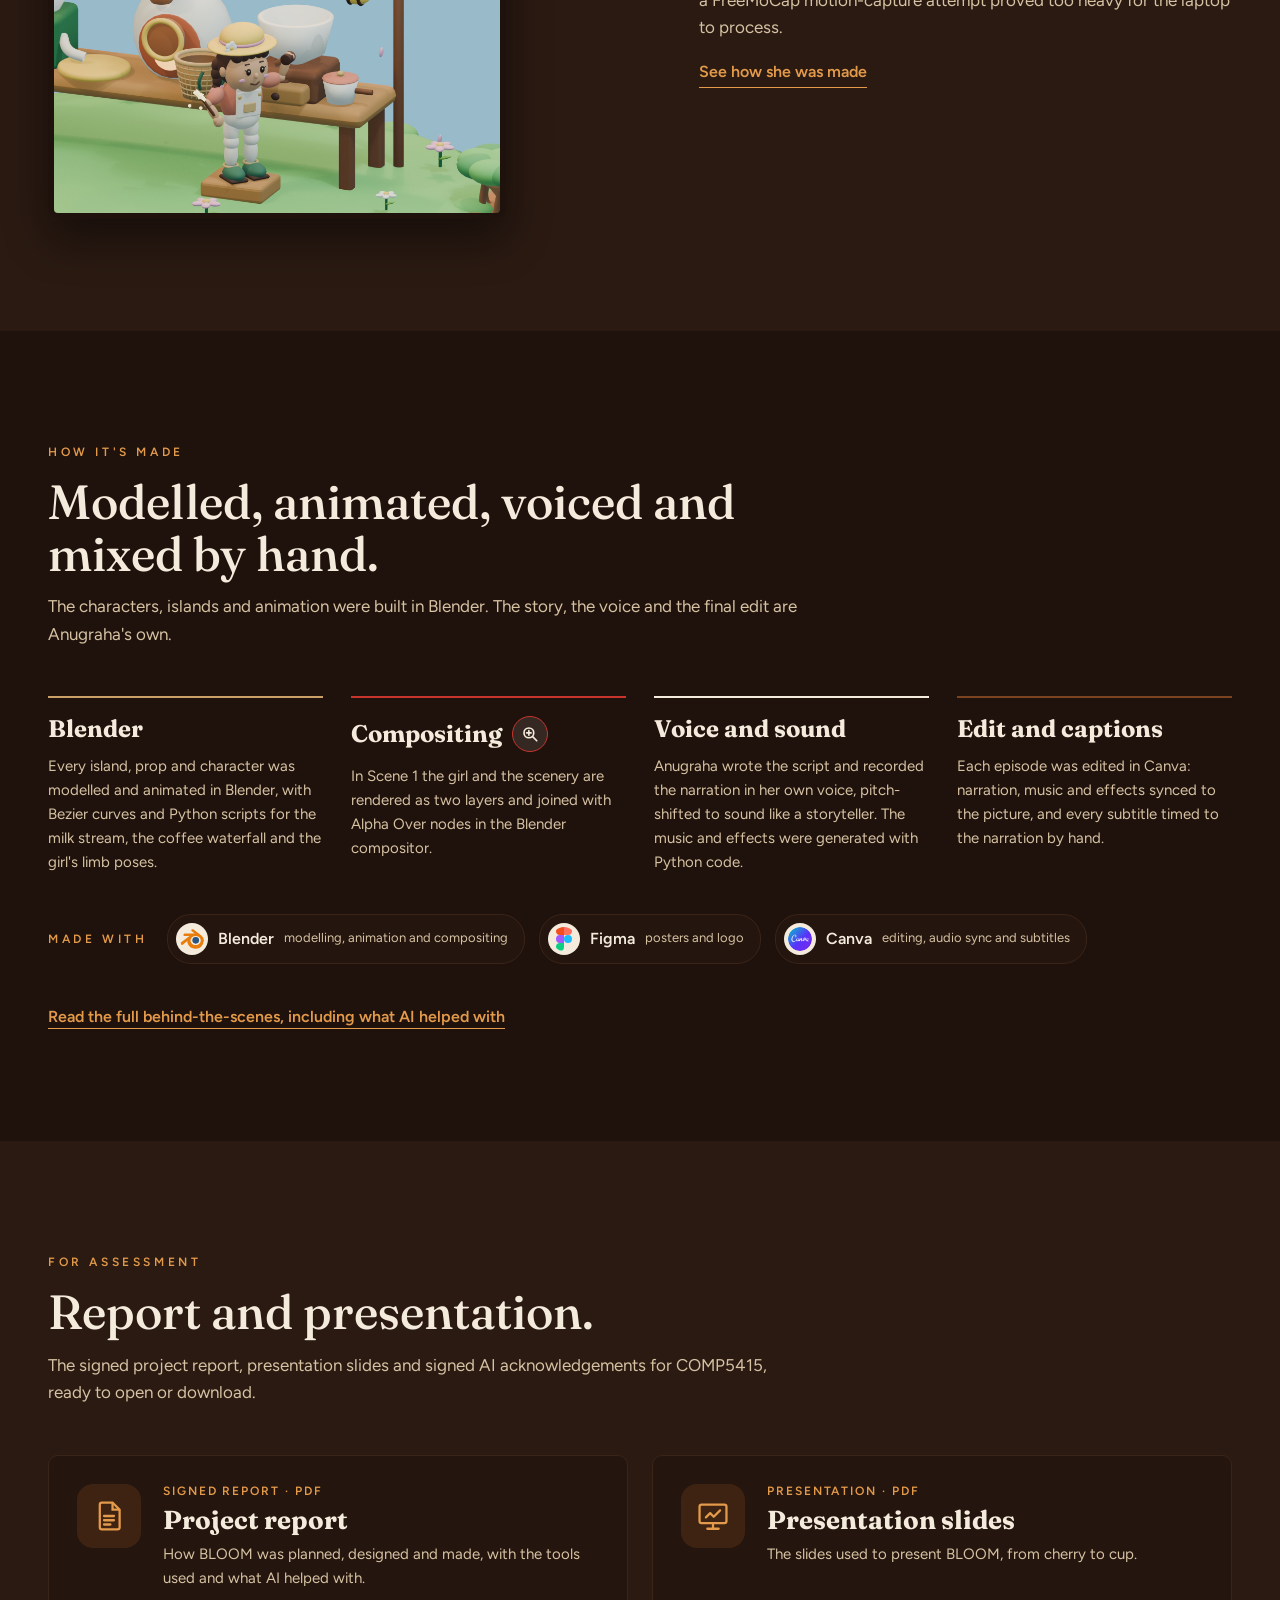
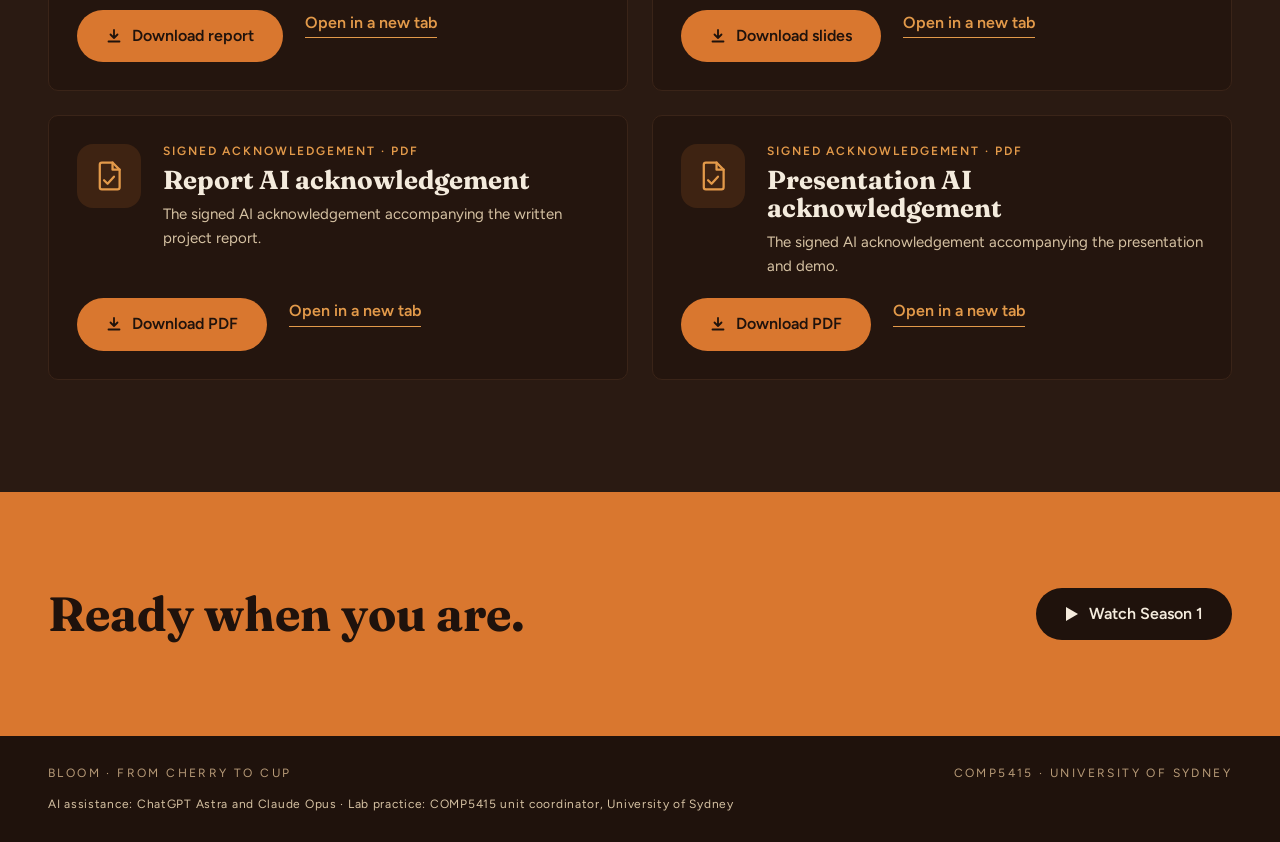
==== commit 97c912af: "Add enlargeable compositing node setup to How it's made Magnifier button on the Compositing card ope" ====
--- a/index.html
+++ b/index.html
@@ -194,7 +194,7 @@
     </div>
     <div class="cards">
       <article class="card reveal"><h3>Blender</h3><p>Every island, prop and character was modelled and animated in Blender, with Bezier curves and Python scripts for the milk stream, the coffee waterfall and the girl's limb poses.</p></article>
-      <article class="card reveal"><h3>Compositing</h3><p>In Scene 1 the girl and the scenery are rendered as two layers and joined with Alpha Over nodes in the Blender compositor.</p></article>
+      <article class="card reveal"><h3 class="card-title-zoom">Compositing <button class="zoom-btn" type="button" data-zoom="compositing" aria-label="Enlarge the Scene 1 compositing node setup"><svg viewBox="0 0 24 24" width="18" height="18" aria-hidden="true" fill="none" stroke="currentColor" stroke-width="2.2" stroke-linecap="round"><circle cx="10.5" cy="10.5" r="6.5"/><path d="M15.5 15.5 21 21M10.5 7.5v6M7.5 10.5h6"/></svg></button></h3><p>In Scene 1 the girl and the scenery are rendered as two layers and joined with Alpha Over nodes in the Blender compositor.</p></article>
       <article class="card reveal"><h3>Voice and sound</h3><p>Anugraha wrote the script and recorded the narration in her own voice, pitch-shifted to sound like a storyteller. The music and effects were generated with Python code.</p></article>
       <article class="card reveal"><h3>Edit and captions</h3><p>Each episode was edited in Canva: narration, music and effects synced to the picture, and every subtitle timed to the narration by hand.</p></article>
     </div>
@@ -288,6 +288,28 @@
   </div>
 </footer>
 
+<!-- Compositing node setup -->
+<dialog class="player zoom-dialog" id="zoom-compositing" aria-labelledby="zoom-title">
+  <div class="player-top">
+    <div>
+      <span class="eyebrow">How it's made · Compositing</span>
+      <h2 id="zoom-title">Scene 1 node setup</h2>
+    </div>
+    <button class="close" type="button" data-zoom-close aria-label="Close the image">&#10005;</button>
+  </div>
+  <a class="zoom-figure" href="assets/images/compositing-nodes.png" target="_blank" rel="noopener" title="Open full size in a new tab"><img src="assets/images/compositing-nodes.png" alt="Blender compositor node tree for Scene 1: a sky colour, the background layer and the girl layer joined by two Alpha Over nodes into the composite, viewer and a PNG file output" width="1909" height="1078" loading="lazy"></a>
+  <div class="zoom-text">
+    <p>Scene 1 was rendered as two separate view layers from the same scene, then combined in the Blender compositor:</p>
+    <ol>
+      <li><strong>Background layer</strong> renders the islands and scenery, keeping the girl's shadows and reflections so she still sits in the world.</li>
+      <li><strong>Girl layer</strong> renders only the girl as transparent RGBA, with occlusion so objects in front of her still hide her correctly.</li>
+      <li>The first <strong>Alpha Over</strong> node lays the background render over the original camera sky colour, filling any transparent areas.</li>
+      <li>The second <strong>Alpha Over</strong> node places the girl on top of that background to make the final frame.</li>
+      <li>The result goes to the <strong>Composite</strong> and <strong>Viewer</strong>, and a <strong>File Output</strong> node saves the girl, the background and the final composite as separate PNG sequences.</li>
+    </ol>
+  </div>
+</dialog>
+
 <!-- Video player -->
 <dialog class="player" id="player" aria-labelledby="player-title">
   <div class="player-top">
--- a/css/style.css
+++ b/css/style.css
@@ -161,6 +161,18 @@
 .queue button:hover{border-color:var(--kraft)}
 .player-note{font-size:13px;color:#B89B78}
 
+/* Compositing image zoom */
+.card-title-zoom{display:flex;align-items:center;gap:10px}
+.zoom-btn{all:unset;cursor:zoom-in;width:34px;height:34px;border-radius:50%;display:grid;place-items:center;color:var(--cream);background:rgba(244,235,221,.1);border:1.5px solid var(--cherry);transition:background .2s,transform .2s}
+.zoom-btn:hover{background:var(--cherry);transform:scale(1.08)}
+.zoom-btn:focus-visible{outline:3px solid var(--ember-light);outline-offset:2px}
+.zoom-dialog{width:min(1400px,96%)}
+.zoom-figure{display:block;background:#000;cursor:zoom-in}
+.zoom-figure img{display:block;width:100%;height:auto}
+.zoom-text{padding:16px 20px 22px;color:var(--muted);font-size:15px;max-width:900px}
+.zoom-text ol{margin:10px 0 0;padding-left:22px;display:grid;gap:6px}
+.zoom-text strong{color:var(--cream)}
+
 /* Behind-the-scenes page */
 .page-hero{padding:clamp(56px,8vw,96px) 0 40px;background:radial-gradient(ellipse at 80% 0%,#4A2A18 0%,var(--espresso) 70%)}
 .page-hero h1{font-size:clamp(44px,7vw,84px);font-weight:700;margin:14px 0 18px;max-width:900px}
@@ -301,7 +313,8 @@
   .doc-actions .btn{max-width:100%;padding-inline:20px}
   .nav a{padding:10px 12px}
   .brand{font-size:22px}
-  .rail{grid-template-columns:repeat(3,minmax(0,82%));gap:16px}
+  .rail{grid-template-columns:minmax(0,1fr);gap:24px;margin:0;padding:0;overflow:visible;scroll-snap-type:none}
+  .rail>li{scroll-snap-align:none}
   .cards{grid-template-columns:1fr}
   .posters{grid-template-columns:1fr 1fr}
   .step{grid-template-columns:1fr;gap:8px}
